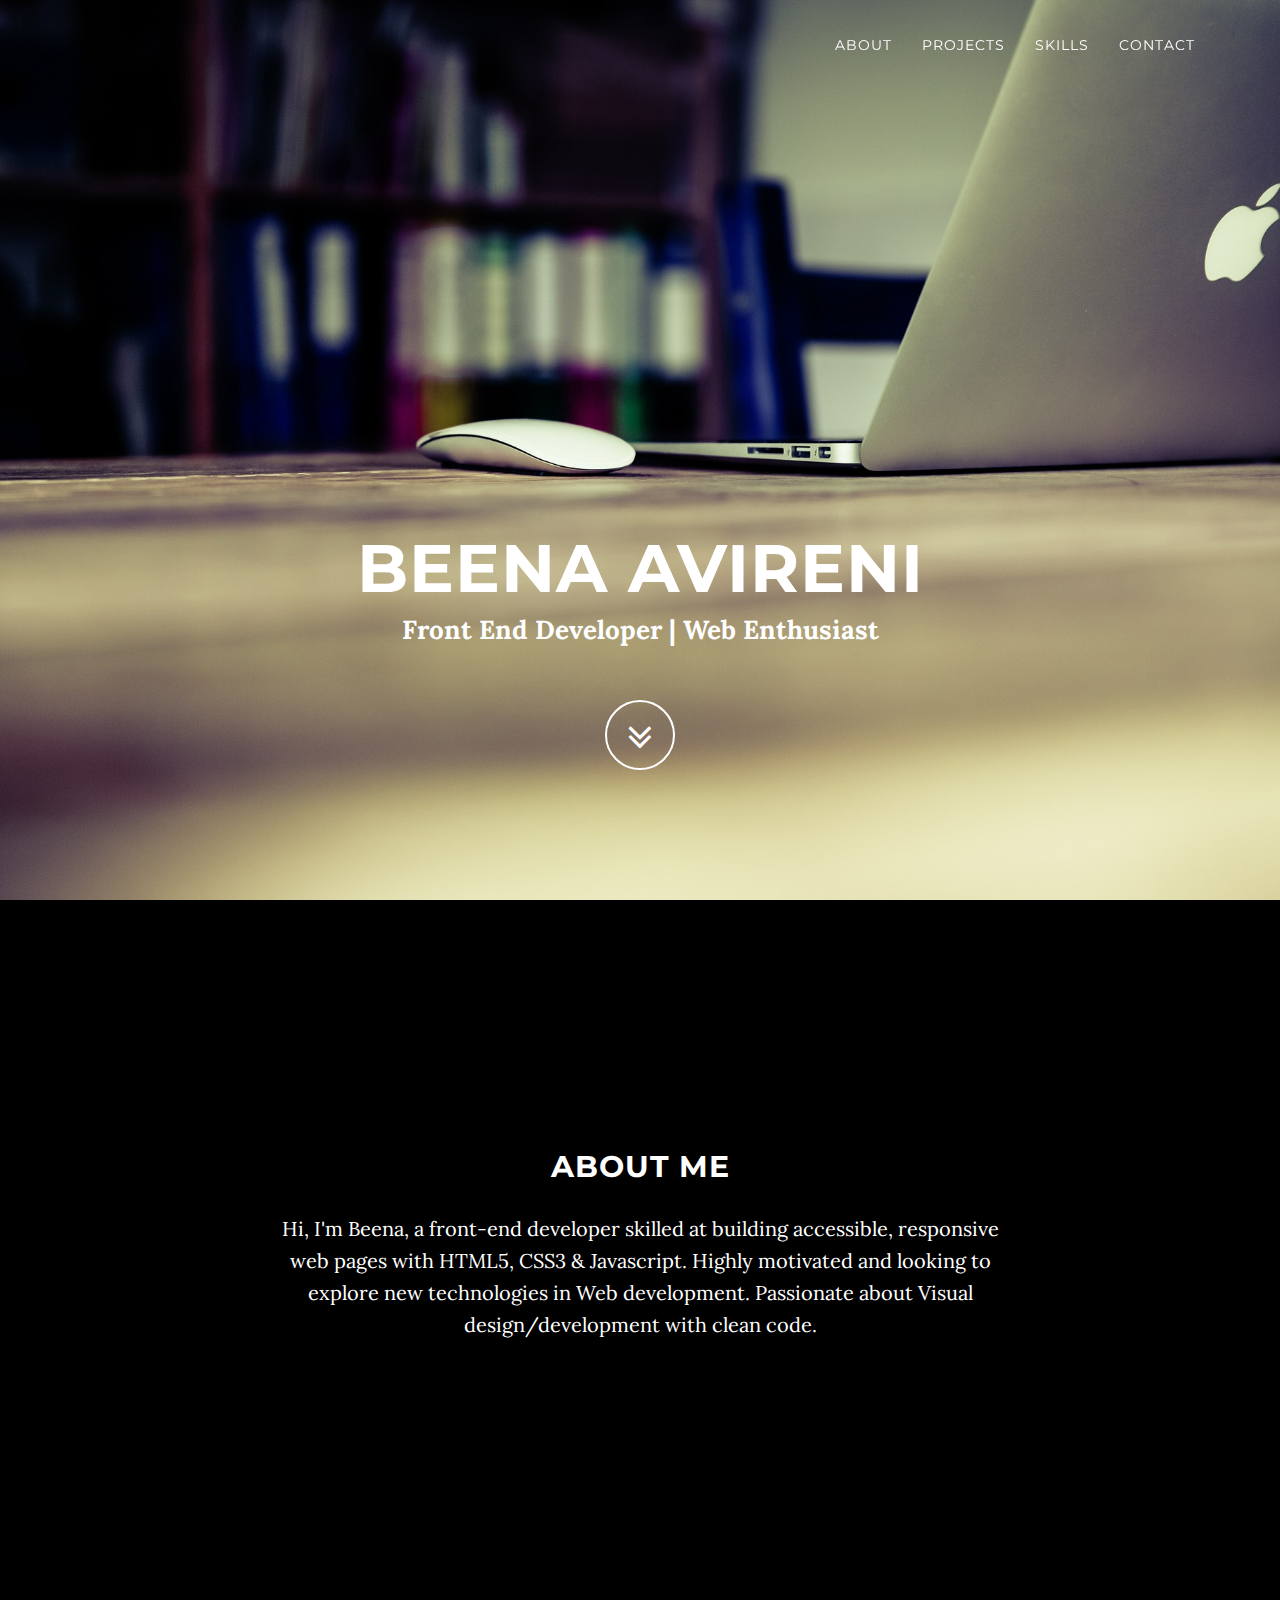
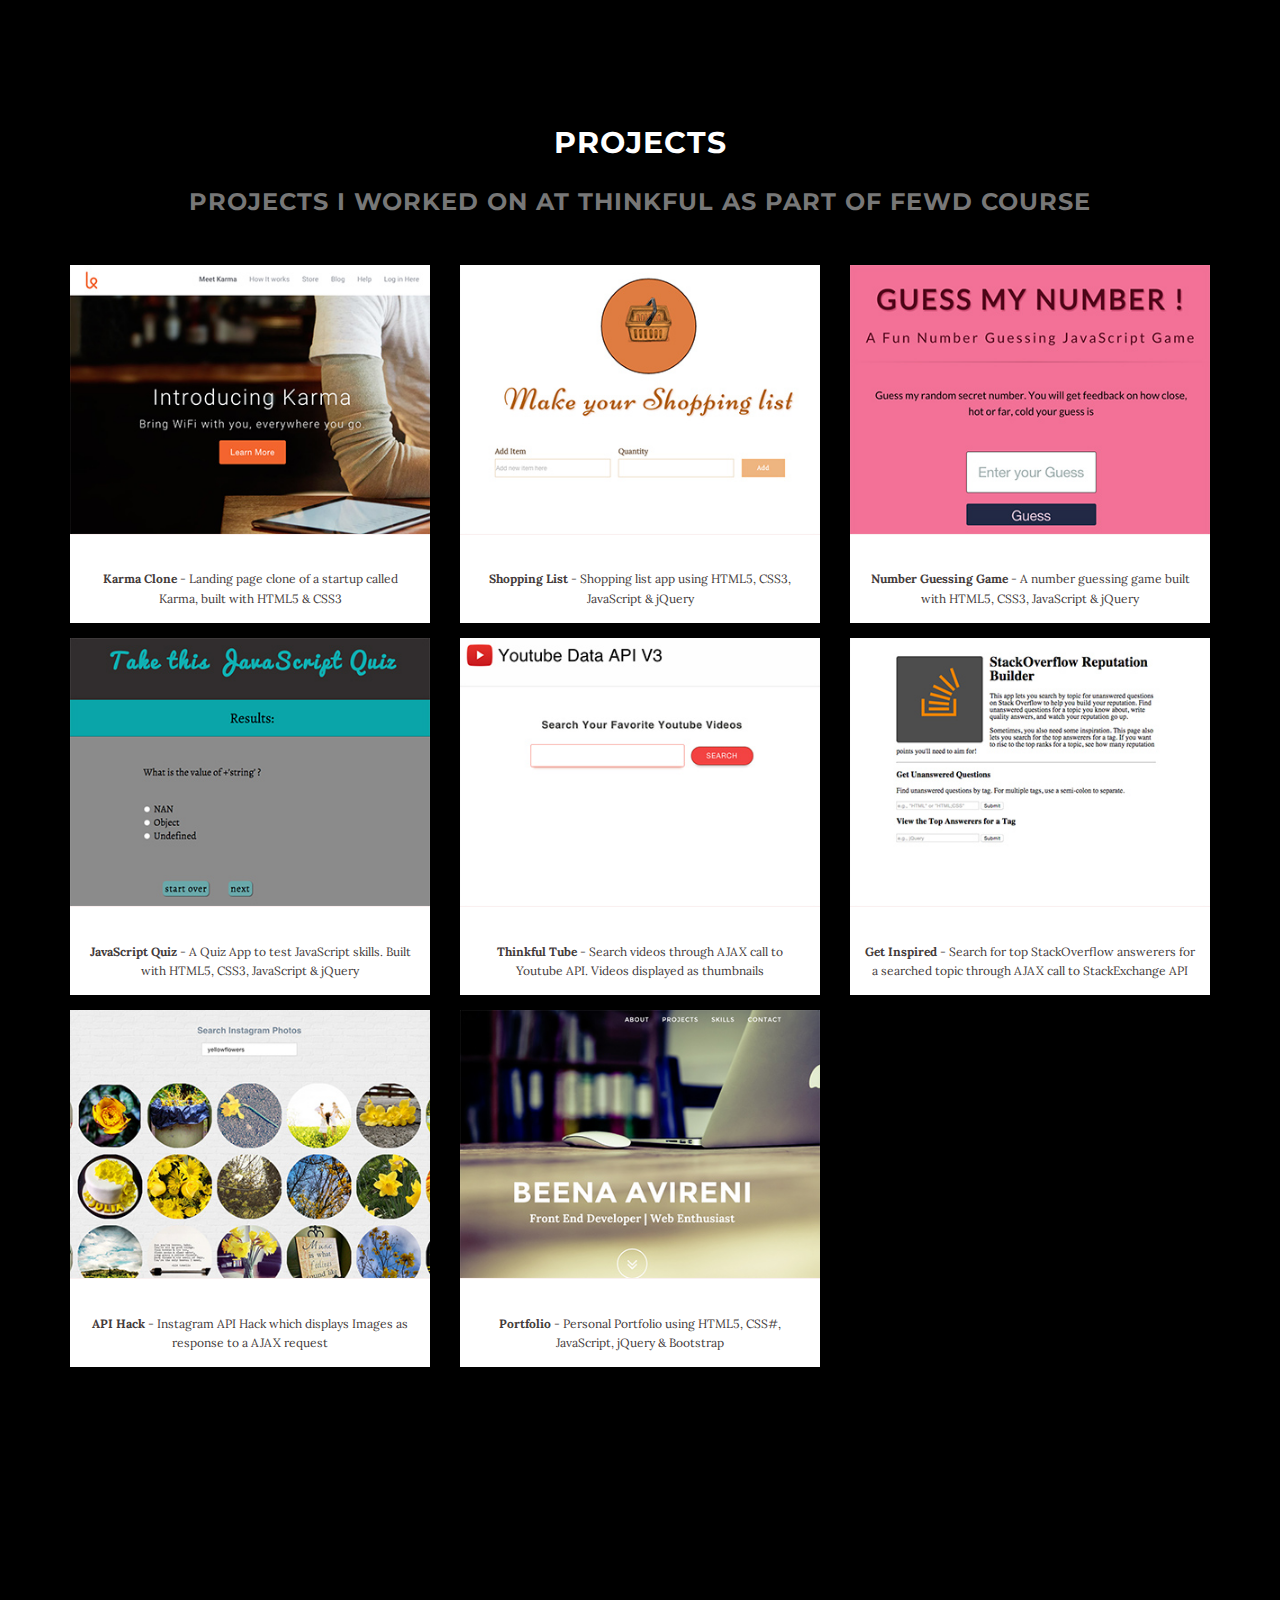
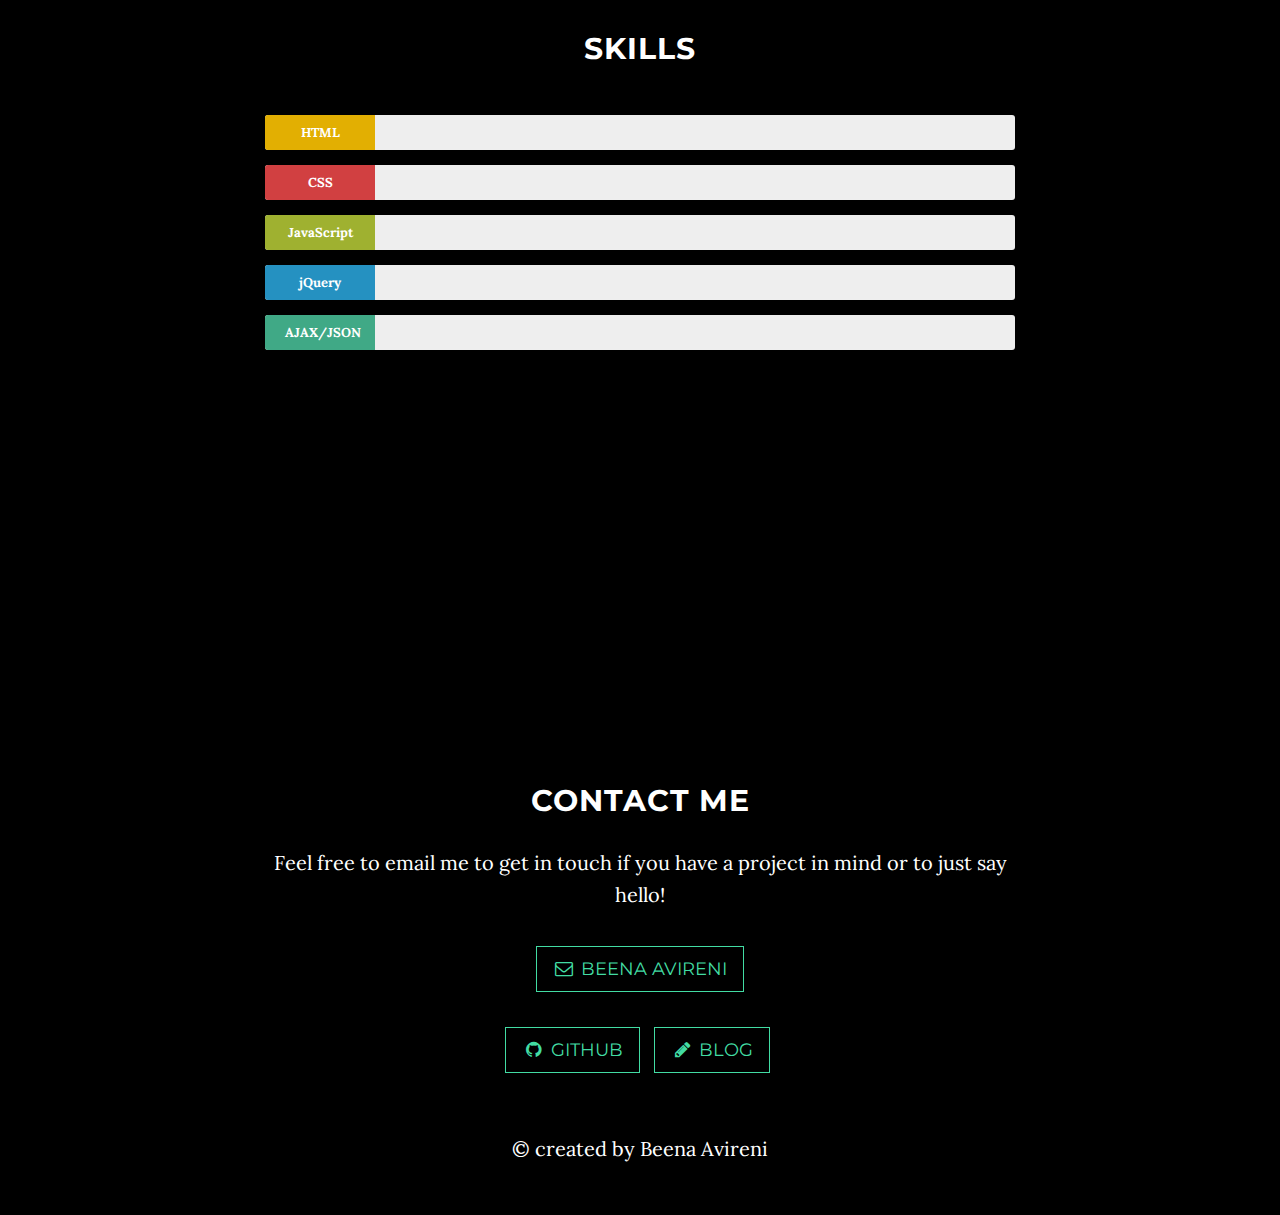
==== index.html @ d8dd5c87 "Initial commit" ====
<!DOCTYPE html>
<html lang="en">

<head>

    <meta charset="utf-8">
    <meta http-equiv="X-UA-Compatible" content="IE=edge">
    <meta name="viewport" content="width=device-width, initial-scale=1">
    <meta name="description" content="">
    <meta name="author" content="">

    <title>Beena Avireni</title>

    <!-- Bootstrap Core CSS -->
    <link href="assets/css/bootstrap.min.css" rel="stylesheet">

    <!-- Custom CSS -->
    <link href="assets/css/styles.css" rel="stylesheet">

    <!-- Custom Fonts -->
    <link href="assets/font-awesome/css/font-awesome.min.css" rel="stylesheet" type="text/css">
    <link href="http://fonts.googleapis.com/css?family=Lora:400,700,400italic,700italic" rel="stylesheet" type="text/css">
    <link href="http://fonts.googleapis.com/css?family=Montserrat:400,700" rel="stylesheet" type="text/css">

    <!-- HTML5 Shim and Respond.js IE8 support of HTML5 elements and media queries -->
    <!-- WARNING: Respond.js doesn't work if you view the page via file:// -->
    <!--[if lt IE 9]>
        <script src="https://oss.maxcdn.com/libs/html5shiv/3.7.0/html5shiv.js"></script>
        <script src="https://oss.maxcdn.com/libs/respond.js/1.4.2/respond.min.js"></script>
    <![endif]-->

</head>

<body id="page-top" data-spy="scroll" data-target=".navbar-fixed-top">

    <!-- Navigation -->
    <nav class="navbar navbar-custom navbar-fixed-top" role="navigation">
        <div class="container">
            <div class="navbar-header">
                <button type="button" class="navbar-toggle" data-toggle="collapse" data-target=".navbar-main-collapse">
                    <i class="fa fa-bars"></i>
                </button>
            </div>

            <!-- Collect the nav links, forms, and other content for toggling -->
            <div class="collapse navbar-collapse navbar-right navbar-main-collapse">
                <ul class="nav navbar-nav">
                    <!-- Hidden li included to remove active class from about link when scrolled up past about section -->
                    <li class="hidden">
                        <a href="#page-top"></a>
                    </li>
                    <li>
                        <a class="page-scroll" href="#about">About</a>
                    </li>
                    <li>
                        <a class="page-scroll" href="#project">Projects</a>
                    </li>
                    <li>
                        <a class="page-scroll" href="#skills">Skills</a>
                    </li>
                    <li>
                        <a class="page-scroll" href="#contact">contact</a>
                    </li>
                </ul>
            </div>
            <!-- /.navbar-collapse -->
        </div>
        <!-- /.container -->
    </nav>

    <!-- Intro Header -->
    <header class="intro">
        <div class="intro-body">
            <div class="container">
                <div class="row">
                    <div class="col-md-8 col-md-offset-2">
                        <h1 class="brand-heading">Beena Avireni</h1>
                        <p class="intro-text">Front End Developer | Web Enthusiast
                        </p>
                        <a href="#about" class="btn btn-circle page-scroll">
                            <i class="fa fa-angle-double-down animated"></i>
                        </a>
                    </div>
                </div>
            </div>
        </div>
    </header>

    <!-- About Section -->
    <section id="about" class="container content-section text-center">
        <div class="row">
            <div class="col-lg-8 col-lg-offset-2">
                <h2>About Me</h2>
                <p> Hi, I'm Beena, a front-end developer skilled at building accessible, responsive web pages with HTML5, CSS3 & Javascript. Highly motivated and looking to explore new technologies in Web development. Passionate about Visual design/development with clean code.</p>

            </div>
        </div>
    </section>


    <!-- project Section -->
    <section id="project" class="content-section text-center">
        <div class="project-section">
            <div class="container">
                <div class="row">
                    <div class="col-lg-12 text-center">
                        <h2 class="section-heading">Projects</h2>
                        <h3 class="section-subheading text-muted">Projects I worked on at Thinkful as part of FEWD course</h3>
                    </div>
                </div>
                <div class="row">
                    <div class="col-md-4 col-sm-6 portfolio-item">
                        <a href="http://codekit.github.io/landing-page/" target="_blank" class="portfolio-link">
                            <div class="portfolio-hover">
                                <div class="portfolio-hover-content">
                                    <i class="fa fa-plus fa-3x"></i>
                                </div>
                            </div>
                            <img src="assets/img/karma-clone.jpg" class="img-responsive" alt="">
                        </a>
                        <div class="portfolio-caption">
                            <h4>Karma Clone</h4>
                            <p class="text-muted"><strong>Karma Clone</strong> - Landing page clone of a startup called Karma, built with HTML5 & CSS3</p>
                        </div>
                    </div>
                    <div class="col-md-4 col-sm-6 portfolio-item">
                        <a href="http://codekit.github.io/shopping-list/
" target="_blank" class="portfolio-link">
                            <div class="portfolio-hover">
                                <div class="portfolio-hover-content">
                                    <i class="fa fa-plus fa-3x"></i>
                                </div>
                            </div>
                            <img src="assets/img/shopping-list.jpg" class="img-responsive" alt="">
                        </a>
                        <div class="portfolio-caption">
                            <h4>Shopping List</h4>
                            <p class="text-muted"><strong>Shopping List</strong> - Shopping list app using HTML5, CSS3, JavaScript & jQuery</p>
                        </div>
                    </div>
                    <div class="col-md-4 col-sm-6 portfolio-item">
                        <a href="http://codekit.github.io/guess-my-number
" target="_blank" class="portfolio-link">
                            <div class="portfolio-hover">
                                <div class="portfolio-hover-content">
                                    <i class="fa fa-plus fa-3x"></i>
                                </div>
                            </div>
                            <img src="assets/img/hot-cold.jpg" class="img-responsive" alt="">
                        </a>
                        <div class="portfolio-caption">
                            <h4>Number Guessing Game</h4>
                            <p class="text-muted"><strong>Number Guessing Game</strong> - A number guessing game built with HTML5, CSS3, JavaScript & jQuery</p>
                        </div>
                    </div>
                    <div class="col-md-4 col-sm-6 portfolio-item">
                        <a href="http://codekit.github.io/JS-Quiz/" target="_blank" class="portfolio-link">
                            <div class="portfolio-hover">
                                <div class="portfolio-hover-content">
                                    <i class="fa fa-plus fa-3x"></i>
                                </div>
                            </div>
                            <img src="assets/img/quiz.jpg" class="img-responsive" alt="">
                        </a>
                        <div class="portfolio-caption">
                            <h4>JavaScript Quiz</h4>
                            <p class="text-muted"><strong>JavaScript Quiz</strong> - A Quiz App to test JavaScript skills. Built with HTML5, CSS3, JavaScript & jQuery
                            </p>
                        </div>
                    </div>

                    <div class="col-md-4 col-sm-6 portfolio-item">
                        <a href=" 
http://codekit.github.io/youtube-api/
" target="_blank" class="portfolio-link">
                            <div class="portfolio-hover">
                                <div class="portfolio-hover-content">
                                    <i class="fa fa-plus fa-3x"></i>
                                </div>
                            </div>
                            <img src="assets/img/youtube-api.jpg" class="img-responsive" alt="">
                        </a>
                        <div class="portfolio-caption">
                            <h4>Youtube API</h4>
                            <p class="text-muted"><strong>Thinkful Tube</strong> - Search videos through AJAX call to Youtube API. Videos displayed as thumbnails</p>
                        </div>
                    </div>

                    <div class="col-md-4 col-sm-6 portfolio-item">
                        <a href="http://codekit.github.io/reputation-builder/
 " target="_blank" class="portfolio-link">
                            <div class="portfolio-hover">
                                <div class="portfolio-hover-content">
                                    <i class="fa fa-plus fa-3x"></i>
                                </div>
                            </div>
                            <img src="assets/img/stack.jpg" class="img-responsive" alt="">
                        </a>
                        <div class="portfolio-caption">
                            <h4>Stack Overflow API</h4>
                            <p class="text-muted"><strong>Get Inspired</strong> - Search for top StackOverflow answerers for a searched topic through AJAX call to StackExchange API</p>
                        </div>
                    </div>
                    <div class="col-md-4 col-sm-6 portfolio-item">
                        <a href="http://codekit.github.io/instagram-api/
 " target="_blank" class="portfolio-link">
                            <div class="portfolio-hover">
                                <div class="portfolio-hover-content">
                                    <i class="fa fa-plus fa-3x"></i>
                                </div>
                            </div>
                            <img src="assets/img/instagram-api.jpg" class="img-responsive" alt="">
                        </a>
                        <div class="portfolio-caption">
                            <h4>Instagram API</h4>
                            <p class="text-muted"><strong>API Hack</strong> - Instagram API Hack which displays Images as response to a AJAX request</p>
                        </div>
                    </div>
                    <div class="col-md-4 col-sm-6 portfolio-item">
                        <a href="http://codekit.github.io/portfolio
 " target="_blank" class="portfolio-link">
                            <div class="portfolio-hover">
                                <div class="portfolio-hover-content">
                                    <i class="fa fa-plus fa-3x"></i>
                                </div>
                            </div>
                            <img src="assets/img/portfolio.jpg" class="img-responsive" alt="">
                        </a>
                        <div class="portfolio-caption">
                            <h4>Portfolio</h4>
                            <p class="text-muted"><strong>Portfolio</strong> - Personal Portfolio using HTML5, CSS#, JavaScript, jQuery & Bootstrap</p>
                        </div>
                    </div>

                </div>
            </div>
        </div>
    </section>
    <section id="skills" class="container content-section text-center">
        <div class="row">
            <div class="col-lg-8 col-lg-offset-2">
                <h2>Skills</h2>

                <div class="skillbar clearfix " data-percent="90%">
                    <div class="skillbar-title" style="background:rgb(252, 195, 3);"><span>HTML</span>
                    </div>
                    <div class="skillbar-bar" style="background:rgb(250, 208, 63);;"></div>

                </div>
                <!-- End Skill Bar -->

                <div class="skillbar clearfix " data-percent="90%">
                    <div class="skillbar-title" style="background: #E94849; ;"><span>CSS</span>
                    </div>
                    <div class="skillbar-bar" style="background:rgb(240, 125, 126);"></div>

                </div>
                <!-- End Skill Bar -->

                <div class="skillbar clearfix " data-percent="80%">
                    <div class="skillbar-title" style="background: #B1C636;"><span>JavaScript</span>
                    </div>
                    <div class="skillbar-bar" style="background:rgb(184, 213, 0);"></div>

                </div>
                <!-- End Skill Bar -->

                <div class="skillbar clearfix " data-percent="80%">
                    <div class="skillbar-title" style="background: #2AA2D7"><span>jQuery</span>
                    </div>
                    <div class="skillbar-bar" style="background: rgb(73, 199, 255);;"></div>

                </div>
                <!-- End Skill Bar -->

                <div class="skillbar clearfix " data-percent="75%">
                    <div class="skillbar-title" style="background: #48BD96;"><span>AJAX/JSON</span>
                    </div>
                    <div class="skillbar-bar" style="background:rgb(0, 221, 147)"></div>
                </div>

            </div>
        </div>
    </section>

    <!-- Contact Section -->
    <section id="contact" class="container content-section text-center">
        <div class="row">
            <div class="col-lg-8 col-lg-offset-2">
                <h2>Contact Me</h2>
                <p>Feel free to email me to get in touch if you have a project in mind or to just say hello!</p>
                <p><a href="mailto:beena@avireni.com" class="btn btn-default btn-lg"><i class="fa fa-envelope-o fa-fw"></i> Beena Avireni</a>
                </p>
                <ul class="list-inline banner-social-buttons">
                    <li>
                        <a href="https://github.com/codekit" target="_blank" class="btn btn-default btn-lg"><i class="fa fa-github fa-fw"></i> <span class="network-name">Github</span></a>
                    </li>
                    <li>
                        <a href="http://avireni.github.io/" target="_blank" class="btn btn-default btn-lg"><i class="fa fa-pencil fa-fw"></i> <span class="network-name">Blog</span></a>
                    </li>
                </ul>
            </div>
        </div>
    </section>

    <!-- Footer -->
    <footer>
        <div class="container text-center">
            <p>&copy; created by Beena Avireni</p>
        </div>
    </footer>

    <!-- jQuery -->
    <script src="assets/js/jquery.js"></script>
    <!-- Bootstrap Core JavaScript -->
    <script src="assets/js/bootstrap.min.js"></script>
    <!-- Plugin JavaScript -->
    <script src="assets/js/jquery.easing.min.js"></script>
    <!-- Custom Theme JavaScript -->
    <script src="assets/js/script.js"></script>

</body>

</html>
---- assets/css/styles.css ----
body {
    width: 100%;
    height: 100%;
    font-family: Lora, "Helvetica Neue", Helvetica, Arial, sans-serif;
    color: #fff;
    background-color: #000;
    -webkit-font-smoothing: antialiased;
}

html {
    width: 100%;
    height: 100%;
}

h1,
h2,
h3,
h4,
h5,
h6 {
    margin: 0 0 3px;
    text-transform: uppercase;
    font-family: Montserrat, "Helvetica Neue", Helvetica, Arial, sans-serif;
    font-weight: 700;
    letter-spacing: 1px;
}

p {
    margin: 0 0 25px;
    font-size: 18px;
    line-height: 1.5;
}

@media(min-width:768px) {
    p {
        margin: 0 0 35px;
        font-size: 20px;
        line-height: 1.6;
    }
}

a {
    color: #42dca3;
    -webkit-transition: all .2s ease-in-out;
    -moz-transition: all .2s ease-in-out;
    transition: all .2s ease-in-out;
}

a:hover,
a:focus {
    text-decoration: none;
    color: #1d9b6c;
}

.light {
    font-weight: 400;
}

.navbar-custom {
    margin-bottom: 0;
    border-bottom: 1px solid rgba(255, 255, 255, .3);
    text-transform: uppercase;
    font-family: Montserrat, "Helvetica Neue", Helvetica, Arial, sans-serif;
    background-color: #000;
}

.navbar-custom .navbar-brand {
    font-weight: 700;
}

.navbar-custom .navbar-brand:focus {
    outline: 0;
}

.navbar-custom .navbar-brand .navbar-toggle {
    padding: 4px 6px;
    font-size: 16px;
    color: #fff;
}

.navbar-custom .navbar-brand .navbar-toggle:focus,
.navbar-custom .navbar-brand .navbar-toggle:active {
    outline: 0;
}

.navbar-custom a {
    color: #fff;
}

.navbar-custom .nav li a {
    -webkit-transition: background .3s ease-in-out;
    -moz-transition: background .3s ease-in-out;
    transition: background .3s ease-in-out;
}

.navbar-custom .nav li a:hover {
    outline: 0;
    color: rgba(255, 255, 255, .8);
    background-color: transparent;
}

.navbar-custom .nav li a:focus,
.navbar-custom .nav li a:active {
    outline: 0;
    background-color: transparent;
}

.navbar-custom .nav li.active {
    outline: 0;
}

.navbar-custom .nav li.active a {
    background-color: rgba(255, 255, 255, .3);
}

.navbar-custom .nav li.active a:hover {
    color: #fff;
}

@media(min-width:768px) {
    .navbar-custom {
        padding: 20px 0;
        border-bottom: 0;
        letter-spacing: 1px;
        background: 0 0;
        -webkit-transition: background .5s ease-in-out, padding .5s ease-in-out;
        -moz-transition: background .5s ease-in-out, padding .5s ease-in-out;
        transition: background .5s ease-in-out, padding .5s ease-in-out;
    }
    .navbar-custom.top-nav-collapse {
        padding: 0;
        border-bottom: 1px solid rgba(255, 255, 255, .3);
        background: #000;
    }
}

.intro {
    display: table;
    width: 100%;
    height: auto;
    padding: 100px 0;
    text-align: center;
    color: #fff;
    background: url(../img/hero.jpg) no-repeat bottom center scroll;
    background-color: #000;
    -webkit-background-size: cover;
    -moz-background-size: cover;
    background-size: cover;
    -o-background-size: cover;
}

.intro .intro-body {
    display: table-cell;
    vertical-align: middle;
}

.intro .intro-body .brand-heading {
    font-size: 40px;
}

.intro .intro-body .intro-text {
    font-size: 18px;
    font-weight: bold;
}

@media(min-width:768px) {
    .intro {
        height: 100%;
        padding: 0;
    }
    .intro .intro-body .brand-heading {
        font-size: 67px;
        margin-top: 6em;
    }
    .intro .intro-body .intro-text {
        font-size: 26px;
    }
}

.btn-circle {
    width: 70px;
    height: 70px;
    margin-top: 15px;
    padding: 7px 16px;
    border: 2px solid #fff;
    border-radius: 100%!important;
    font-size: 40px;
    color: #fff;
    background: 0 0;
    -webkit-transition: background .3s ease-in-out;
    -moz-transition: background .3s ease-in-out;
    transition: background .3s ease-in-out;
}

.btn-circle:hover,
.btn-circle:focus {
    outline: 0;
    color: #fff;
    background: rgba(255, 255, 255, .1);
}

.btn-circle i.animated {
    -webkit-transition-property: -webkit-transform;
    -webkit-transition-duration: 1s;
    -moz-transition-property: -moz-transform;
    -moz-transition-duration: 1s;
}

.btn-circle:hover i.animated {
    -webkit-animation-name: pulse;
    -moz-animation-name: pulse;
    -webkit-animation-duration: 1.5s;
    -moz-animation-duration: 1.5s;
    -webkit-animation-iteration-count: infinite;
    -moz-animation-iteration-count: infinite;
    -webkit-animation-timing-function: linear;
    -moz-animation-timing-function: linear;
}

@-webkit-keyframes pulse {
    0 {
        -webkit-transform: scale(1);
        transform: scale(1);
    }
    50% {
        -webkit-transform: scale(1.2);
        transform: scale(1.2);
    }
    100% {
        -webkit-transform: scale(1);
        transform: scale(1);
    }
}

@-moz-keyframes pulse {
    0 {
        -moz-transform: scale(1);
        transform: scale(1);
    }
    50% {
        -moz-transform: scale(1.2);
        transform: scale(1.2);
    }
    100% {
        -moz-transform: scale(1);
        transform: scale(1);
    }
}

.portfolio-item {
    right: 0;
    margin: 0 0 15px;
}

.portfolio-item .portfolio-link {
    display: block;
    position: relative;
    margin: 0 auto;
    max-width: 400px;
}

.portfolio-item .portfolio-link .portfolio-hover {
    position: absolute;
    width: 100%;
    height: 100%;
    opacity: 0;
    background: rgba(89, 71, 11, 0.87);
    -webkit-transition: all ease .5s;
    -moz-transition: all ease .5s;
    transition: all ease .5s;
}

.portfolio-item .portfolio-link .portfolio-hover:hover {
    opacity: 1;
}

.portfolio-item .portfolio-link .portfolio-hover .portfolio-hover-content {
    position: absolute;
    top: 50%;
    width: 100%;
    height: 20px;
    margin-top: -12px;
    text-align: center;
    font-size: 20px;
    color: #fff;
}

.portfolio-item .portfolio-link .portfolio-hover .portfolio-hover-content i {
    margin-top: -12px;
}

.portfolio-item .portfolio-link .portfolio-hover .portfolio-hover-content h3,
.portfolio-item .portfolio-link .portfolio-hover .portfolio-hover-content h4 {
    margin: 0;
}

.portfolio-item .portfolio-caption {
    margin: 0 auto;
    padding: 15px;
    max-width: 400px;
    text-align: center;
    background-color: #fff;
}

.portfolio-item .portfolio-caption h4 {
    margin: 0;
    text-transform: none;
}

.portfolio-item .portfolio-caption p {
    margin: 0;
    color: #443B3B;
    font-size: 12px;
}

.portfolio-caption {
    border-top: 1px solid rgb(250, 240, 240);
}

#project * {
    z-index: 2;
}
/*#project img {
    height: 289px;
    width: 400px;
}*/

@media(min-width:767px) {
    #portfolio .portfolio-item {
        margin: 0 0 30px;
    }
}

.content-section {
    padding-top: 100px;
}

.project-section {
    width: 100%;
    padding: 50px 0;
    color: #fff;
    background-color: #000;
    -webkit-background-size: cover;
    -moz-background-size: cover;
    background-size: cover;
    -o-background-size: cover;
}

#map {
    width: 100%;
    height: 200px;
    margin-top: 100px;
}

@media(min-width:767px) {
    .content-section {
        padding-top: 250px;
    }
    .project-section {
        padding: 100px 0;
    }
    #map {
        height: 400px;
        margin-top: 250px;
    }
}

.btn {
    border-radius: 0;
    text-transform: uppercase;
    font-family: Montserrat, "Helvetica Neue", Helvetica, Arial, sans-serif;
    font-weight: 400;
    -webkit-transition: all .3s ease-in-out;
    -moz-transition: all .3s ease-in-out;
    transition: all .3s ease-in-out;
}

.btn-default {
    border: 1px solid #42dca3;
    color: #42dca3;
    background-color: transparent;
}

.btn-default:hover,
.btn-default:focus {
    border: 1px solid #42dca3;
    outline: 0;
    color: #000;
    background-color: #42dca3;
}

ul.banner-social-buttons {
    margin-top: 0;
}

@media(max-width:1199px) {
    ul.banner-social-buttons {
        margin-top: 15px;
    }
}

@media(max-width:767px) {
    ul.banner-social-buttons li {
        display: block;
        margin-bottom: 20px;
        padding: 0;
    }
    ul.banner-social-buttons li:last-child {
        margin-bottom: 0;
    }
}

footer {
    padding: 50px 0;
}

footer p {
    margin: 0;
}

::-moz-selection {
    text-shadow: none;
    background: #fcfcfc;
    background: rgba(255, 255, 255, .2);
}

::selection {
    text-shadow: none;
    background: #fcfcfc;
    background: rgba(255, 255, 255, .2);
}

img::selection {
    background: 0 0;
}

img::-moz-selection {
    background: 0 0;
}

body {
    webkit-tap-highlight-color: rgba(255, 255, 255, .2);
}

.skillbar {
    position: relative;
    display: block;
    margin-bottom: 15px;
    width: 100%;
    background: #eee;
    height: 35px;
    border-radius: 3px;
    -moz-border-radius: 3px;
    -webkit-border-radius: 3px;
    -webkit-transition: 0.4s linear;
    -moz-transition: 0.4s linear;
    -ms-transition: 0.4s linear;
    -o-transition: 0.4s linear;
    transition: 0.4s linear;
    -webkit-transition-property: width, background-color;
    -moz-transition-property: width, background-color;
    -ms-transition-property: width, background-color;
    -o-transition-property: width, background-color;
    transition-property: width, background-color;
}

.skillbar-title {
    position: absolute;
    top: 0;
    left: 0;
    width: 110px;
    font-weight: bold;
    font-size: 13px;
    color: #ffffff;
    background: #6adcfa;
    -webkit-border-top-left-radius: 3px;
    -webkit-border-bottom-left-radius: 4px;
    -moz-border-radius-topleft: 3px;
    -moz-border-radius-bottomleft: 3px;
    border-top-left-radius: 3px;
    border-bottom-left-radius: 3px;
}

.skillbar-title span {
    display: block;
    background: rgba(0, 0, 0, 0.1);
    padding: 0 20px;
    height: 35px;
    line-height: 35px;
    -webkit-border-top-left-radius: 3px;
    -webkit-border-bottom-left-radius: 3px;
    -moz-border-radius-topleft: 3px;
    -moz-border-radius-bottomleft: 3px;
    border-top-left-radius: 3px;
    border-bottom-left-radius: 3px;
}

.skillbar-bar {
    height: 35px;
    width: 0px;
    background: #6adcfa;
    border-radius: 3px;
    -moz-border-radius: 3px;
    -webkit-border-radius: 3px;
}

.skill-bar-percent {
    position: absolute;
    right: 10px;
    top: 0;
    font-size: 11px;
    height: 35px;
    line-height: 35px;
    color: #ffffff;
    color: rgba(0, 0, 0, 0.4);
}

#about h2,
#project h2,
#contact h2 {
    margin-bottom: 30px;
}

#project h3 {
    margin-bottom: 50px;
}

#skills {
    padding-top: 150px;
    padding-bottom: 265px;
}

#skills h2 {
    margin-bottom: 50px;
}

#contact {
    padding-top: 154px;
}
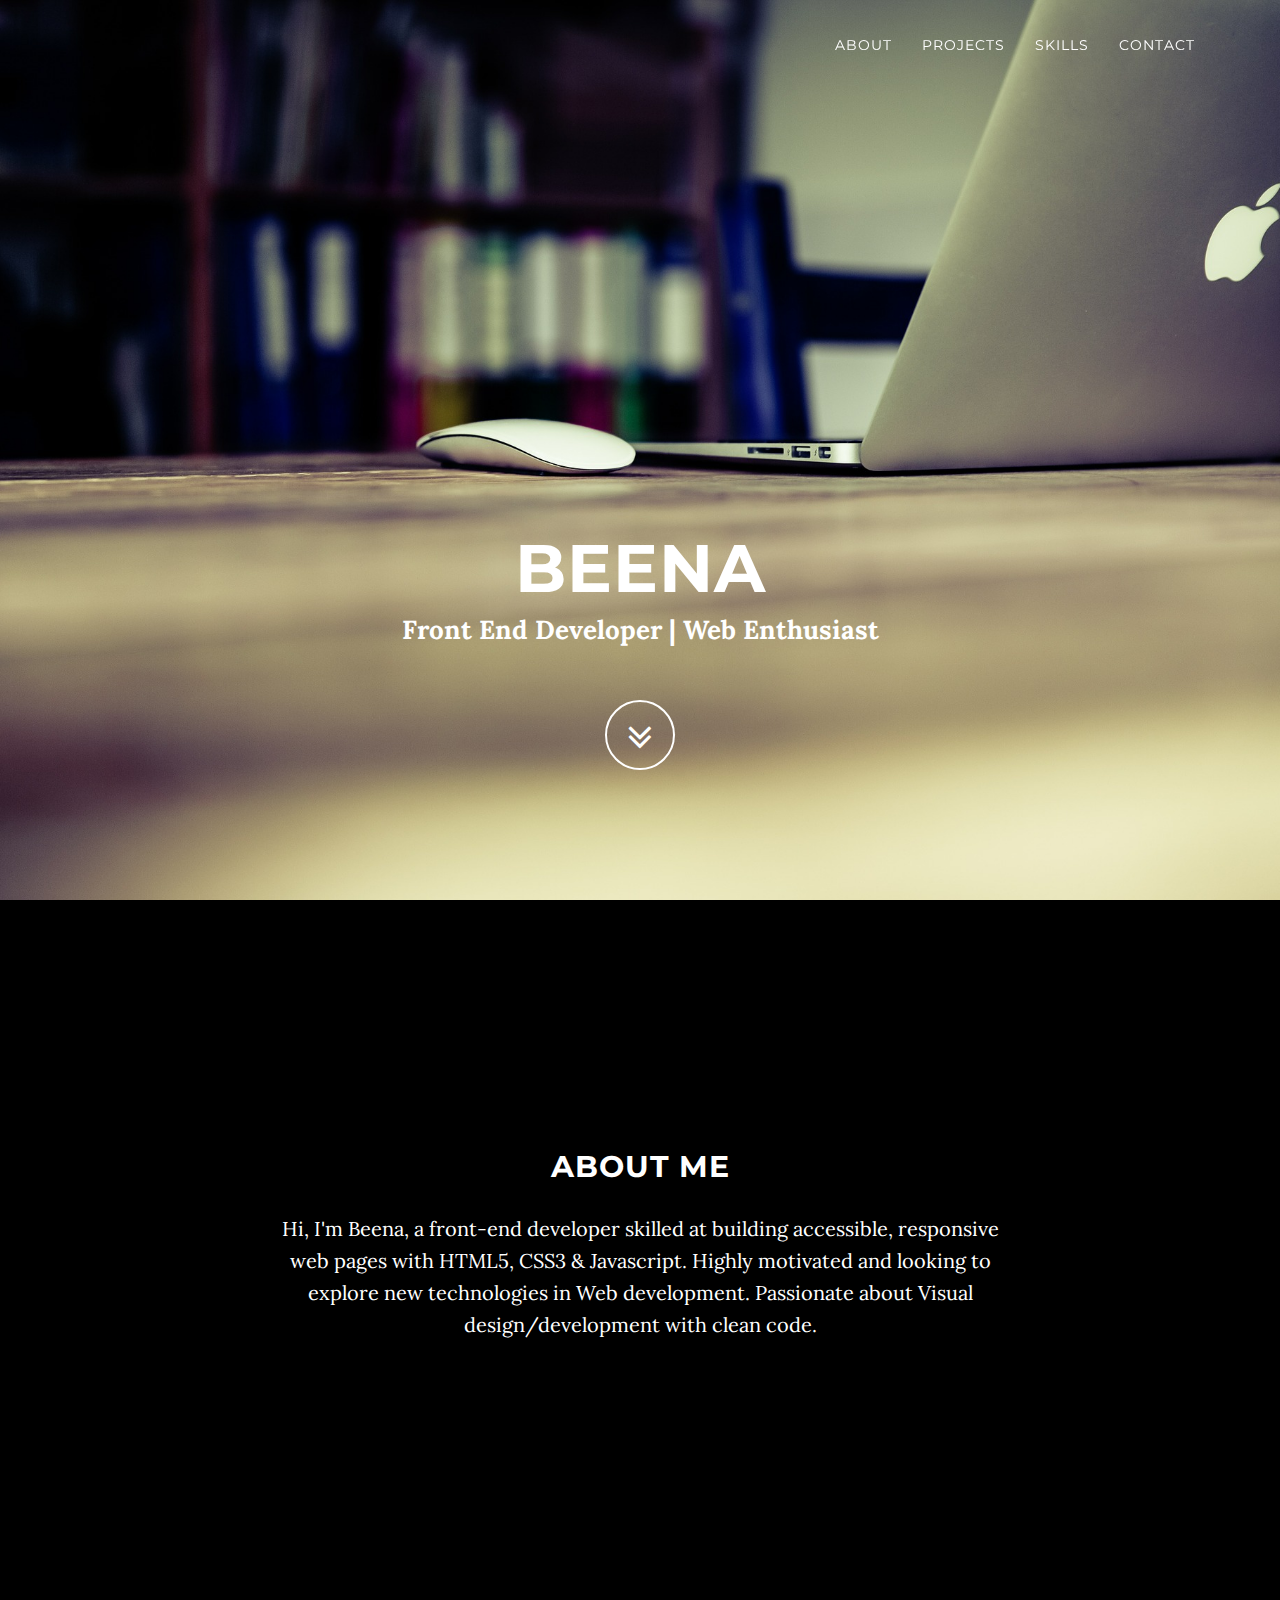
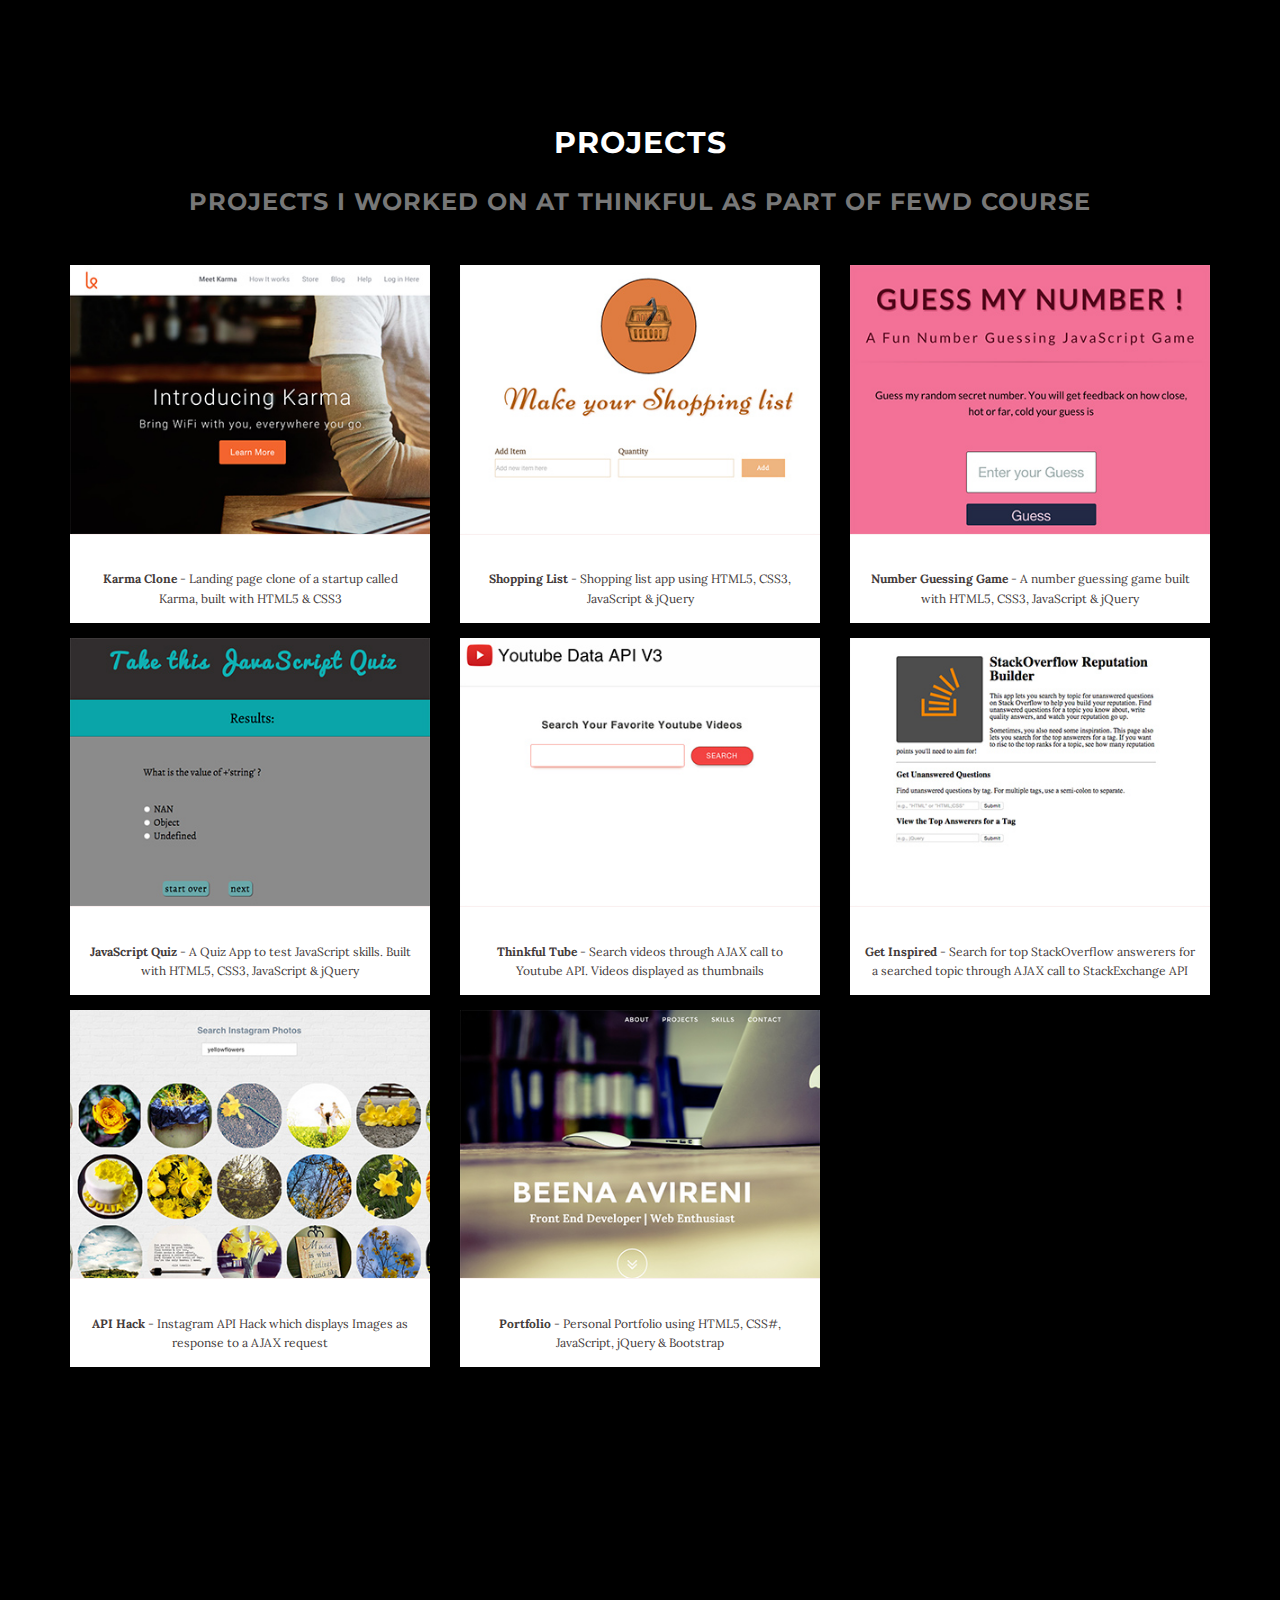
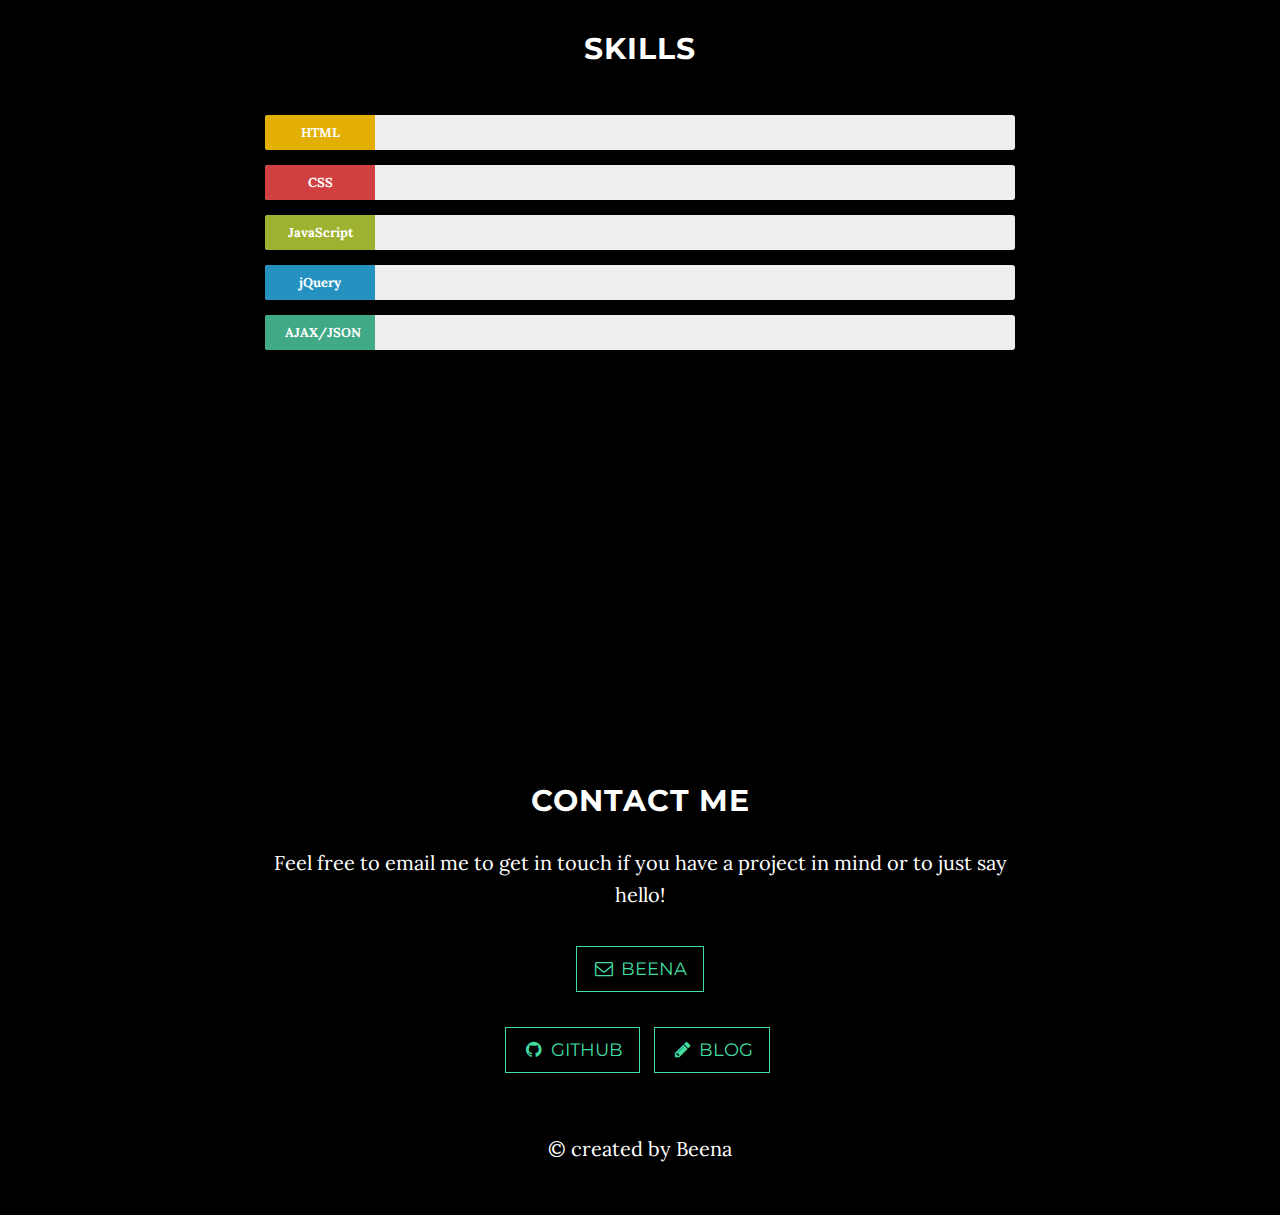
==== commit 9e82023b: "Update index.html" ====
--- a/index.html
+++ b/index.html
@@ -9,7 +9,7 @@
     <meta name="description" content="">
     <meta name="author" content="">
 
-    <title>Beena Avireni</title>
+    <title>Thinkful FEWD</title>
 
     <!-- Bootstrap Core CSS -->
     <link href="assets/css/bootstrap.min.css" rel="stylesheet">
@@ -74,7 +74,7 @@
             <div class="container">
                 <div class="row">
                     <div class="col-md-8 col-md-offset-2">
-                        <h1 class="brand-heading">Beena Avireni</h1>
+                        <h1 class="brand-heading">Beena</h1>
                         <p class="intro-text">Front End Developer | Web Enthusiast
                         </p>
                         <a href="#about" class="btn btn-circle page-scroll">
@@ -110,7 +110,7 @@
                 </div>
                 <div class="row">
                     <div class="col-md-4 col-sm-6 portfolio-item">
-                        <a href="http://codekit.github.io/landing-page/" target="_blank" class="portfolio-link">
+                        <a href="http://codekit.github.io/thinkful-fewd/projects/landing-page/" target="_blank" class="portfolio-link">
                             <div class="portfolio-hover">
                                 <div class="portfolio-hover-content">
                                     <i class="fa fa-plus fa-3x"></i>
@@ -124,7 +124,7 @@
                         </div>
                     </div>
                     <div class="col-md-4 col-sm-6 portfolio-item">
-                        <a href="http://codekit.github.io/shopping-list/
+                        <a href="http://codekit.github.io/thinkful-fewd/projects/shopping-list/
 " target="_blank" class="portfolio-link">
                             <div class="portfolio-hover">
                                 <div class="portfolio-hover-content">
@@ -139,7 +139,7 @@
                         </div>
                     </div>
                     <div class="col-md-4 col-sm-6 portfolio-item">
-                        <a href="http://codekit.github.io/guess-my-number
+                        <a href="http://codekit.github.io/thinkful-fewd/projects/guess-my-number
 " target="_blank" class="portfolio-link">
                             <div class="portfolio-hover">
                                 <div class="portfolio-hover-content">
@@ -154,7 +154,7 @@
                         </div>
                     </div>
                     <div class="col-md-4 col-sm-6 portfolio-item">
-                        <a href="http://codekit.github.io/JS-Quiz/" target="_blank" class="portfolio-link">
+                        <a href="http://codekit.github.io/thinkful-fewd/projects/JS-Quiz/" target="_blank" class="portfolio-link">
                             <div class="portfolio-hover">
                                 <div class="portfolio-hover-content">
                                     <i class="fa fa-plus fa-3x"></i>
@@ -171,7 +171,7 @@
 
                     <div class="col-md-4 col-sm-6 portfolio-item">
                         <a href=" 
-http://codekit.github.io/youtube-api/
+http://codekit.github.io/thinkful-fewd/projects/youtube-api/
 " target="_blank" class="portfolio-link">
                             <div class="portfolio-hover">
                                 <div class="portfolio-hover-content">
@@ -187,7 +187,7 @@
                     </div>
 
                     <div class="col-md-4 col-sm-6 portfolio-item">
-                        <a href="http://codekit.github.io/reputation-builder/
+                        <a href="http://codekit.github.io/thinkful-fewd/projects/reputation-builder/
  " target="_blank" class="portfolio-link">
                             <div class="portfolio-hover">
                                 <div class="portfolio-hover-content">
@@ -202,7 +202,7 @@
                         </div>
                     </div>
                     <div class="col-md-4 col-sm-6 portfolio-item">
-                        <a href="http://codekit.github.io/instagram-api/
+                        <a href="http://codekit.github.io/thinkful-fewd/projects/instagram-api/
  " target="_blank" class="portfolio-link">
                             <div class="portfolio-hover">
                                 <div class="portfolio-hover-content">
@@ -217,7 +217,7 @@
                         </div>
                     </div>
                     <div class="col-md-4 col-sm-6 portfolio-item">
-                        <a href="http://codekit.github.io/portfolio
+                        <a href="http://codekit.github.io/thinkful-fewd
  " target="_blank" class="portfolio-link">
                             <div class="portfolio-hover">
                                 <div class="portfolio-hover-content">
@@ -289,14 +289,14 @@
             <div class="col-lg-8 col-lg-offset-2">
                 <h2>Contact Me</h2>
                 <p>Feel free to email me to get in touch if you have a project in mind or to just say hello!</p>
-                <p><a href="mailto:beena@avireni.com" class="btn btn-default btn-lg"><i class="fa fa-envelope-o fa-fw"></i> Beena Avireni</a>
+                <p><a href="mailto:beena.madhuri@outlook.com" class="btn btn-default btn-lg"><i class="fa fa-envelope-o fa-fw"></i> Beena</a>
                 </p>
                 <ul class="list-inline banner-social-buttons">
                     <li>
                         <a href="https://github.com/codekit" target="_blank" class="btn btn-default btn-lg"><i class="fa fa-github fa-fw"></i> <span class="network-name">Github</span></a>
                     </li>
                     <li>
-                        <a href="http://avireni.github.io/" target="_blank" class="btn btn-default btn-lg"><i class="fa fa-pencil fa-fw"></i> <span class="network-name">Blog</span></a>
+                        <a href="#" target="_blank" class="btn btn-default btn-lg"><i class="fa fa-pencil fa-fw"></i> <span class="network-name">Blog</span></a>
                     </li>
                 </ul>
             </div>
@@ -306,7 +306,7 @@
     <!-- Footer -->
     <footer>
         <div class="container text-center">
-            <p>&copy; created by Beena Avireni</p>
+            <p>&copy; created by Beena</p>
         </div>
     </footer>
 
@@ -321,4 +321,4 @@
 
 </body>
 
-</html>+</html>
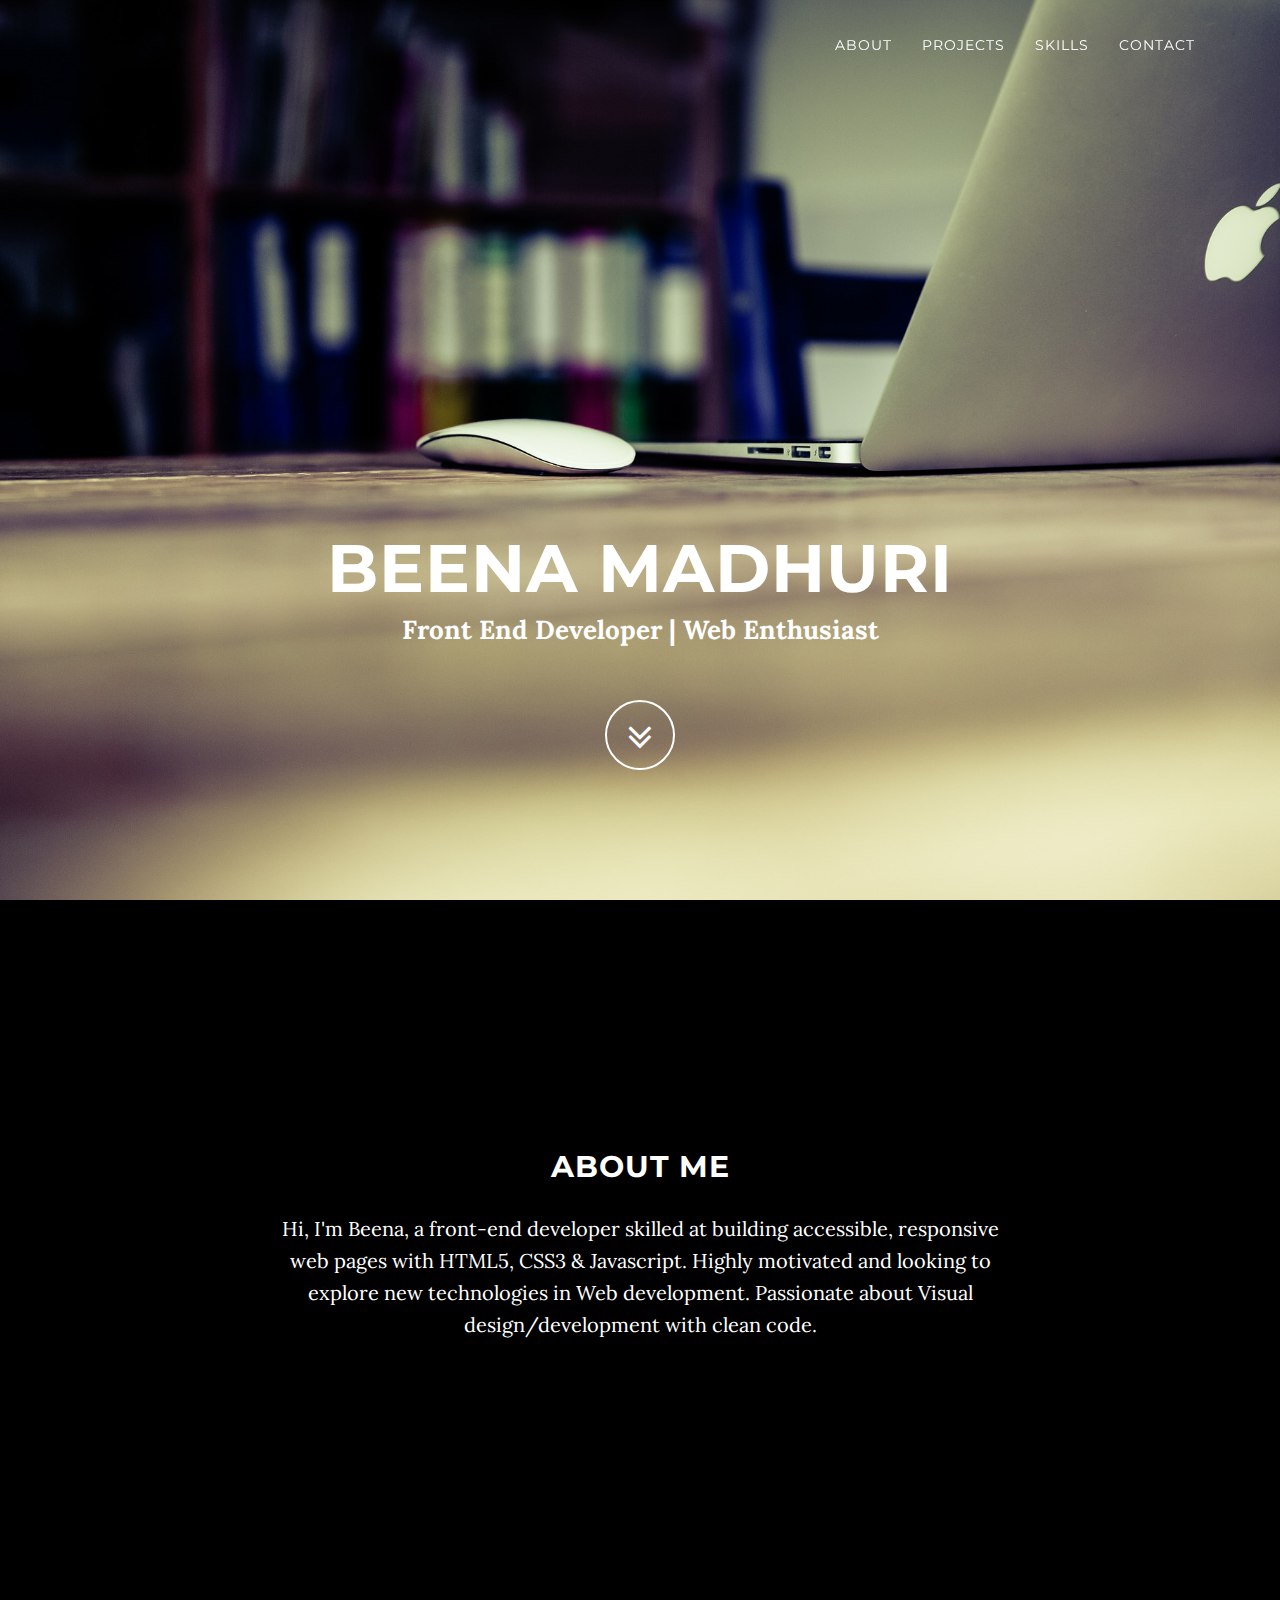
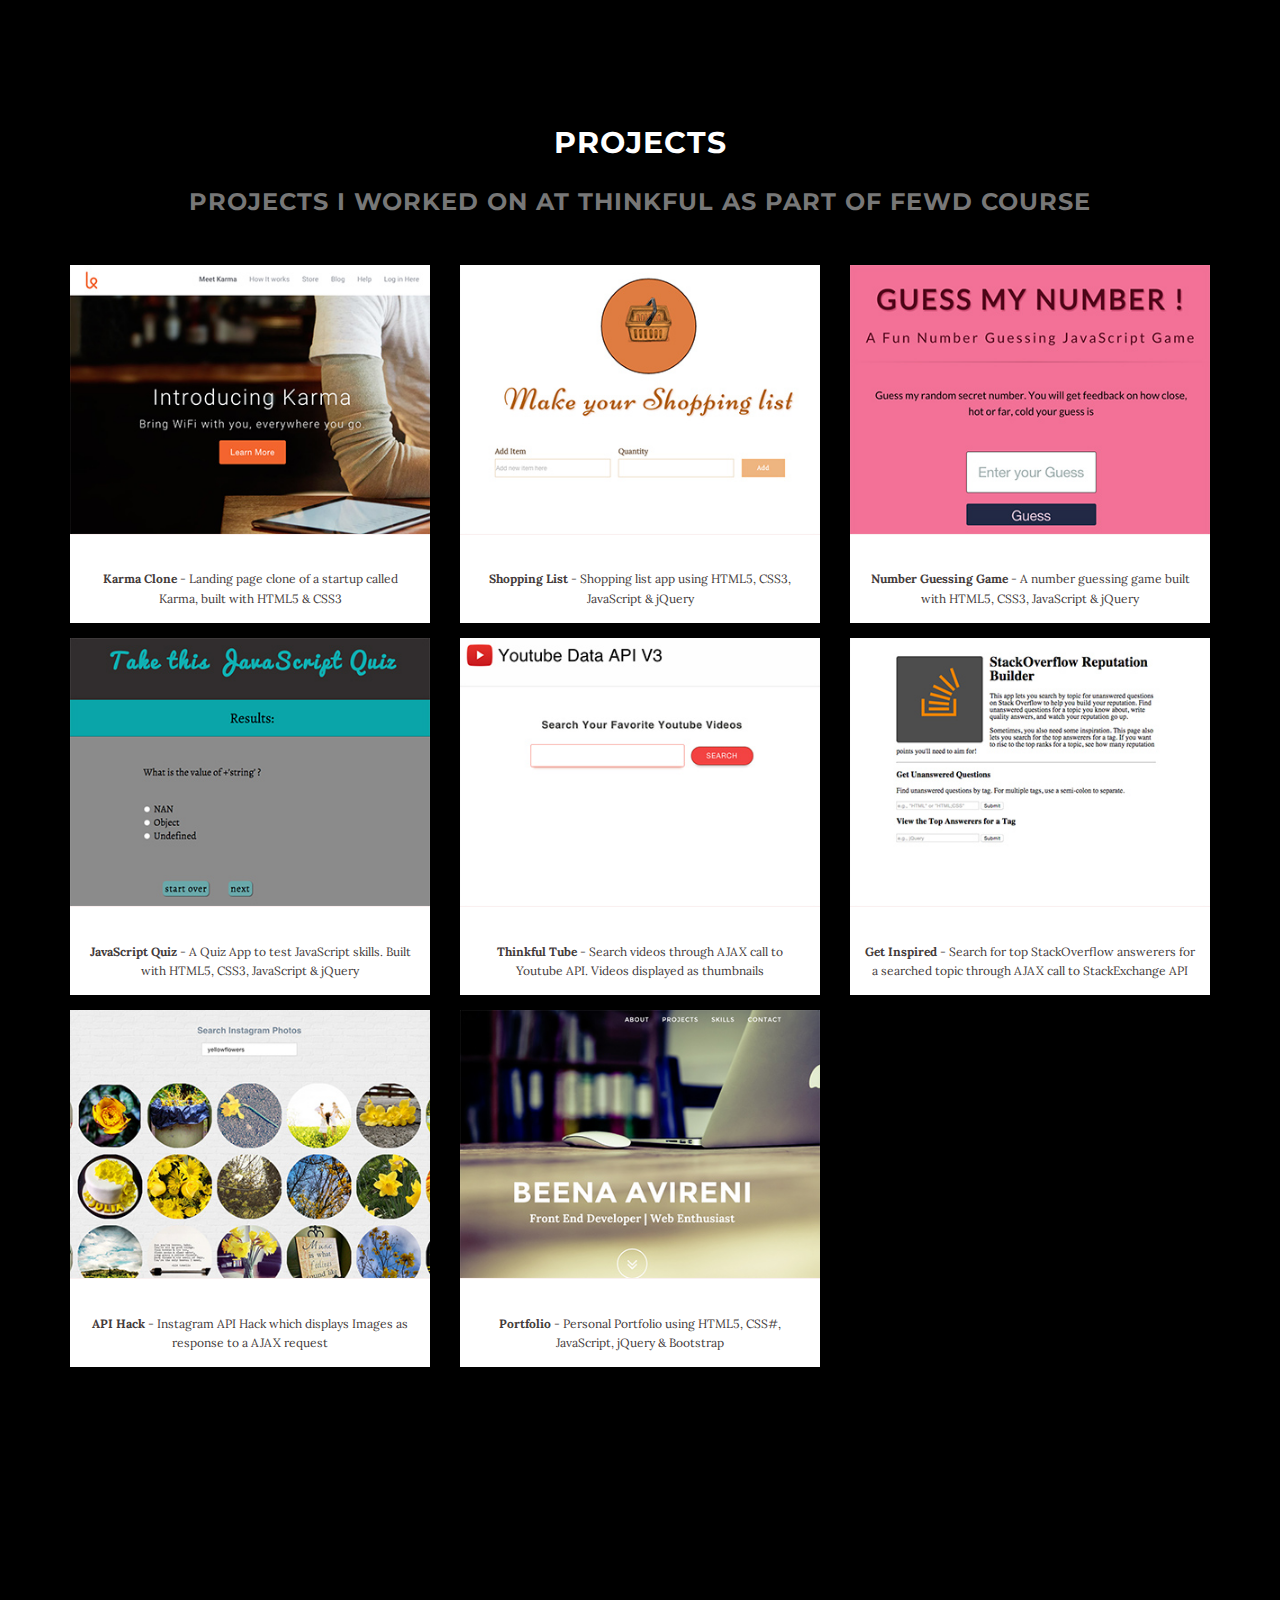
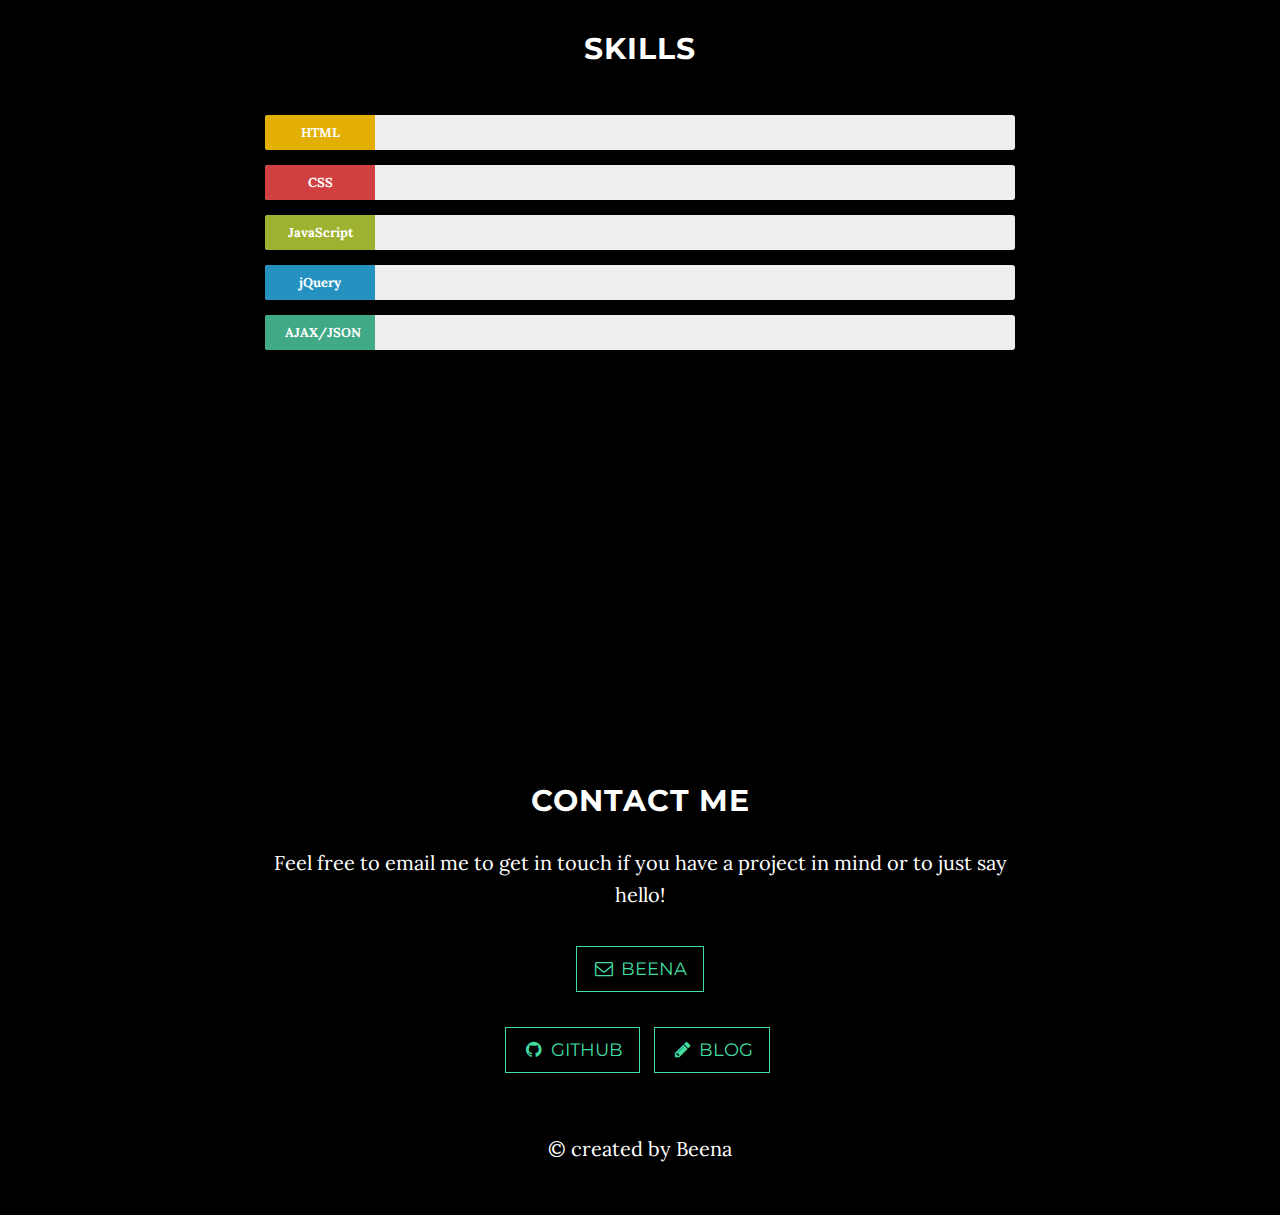
==== commit c2df728d: "Update index.html" ====
--- a/index.html
+++ b/index.html
@@ -74,7 +74,7 @@
             <div class="container">
                 <div class="row">
                     <div class="col-md-8 col-md-offset-2">
-                        <h1 class="brand-heading">Beena</h1>
+                        <h1 class="brand-heading">Beena Madhuri</h1>
                         <p class="intro-text">Front End Developer | Web Enthusiast
                         </p>
                         <a href="#about" class="btn btn-circle page-scroll">
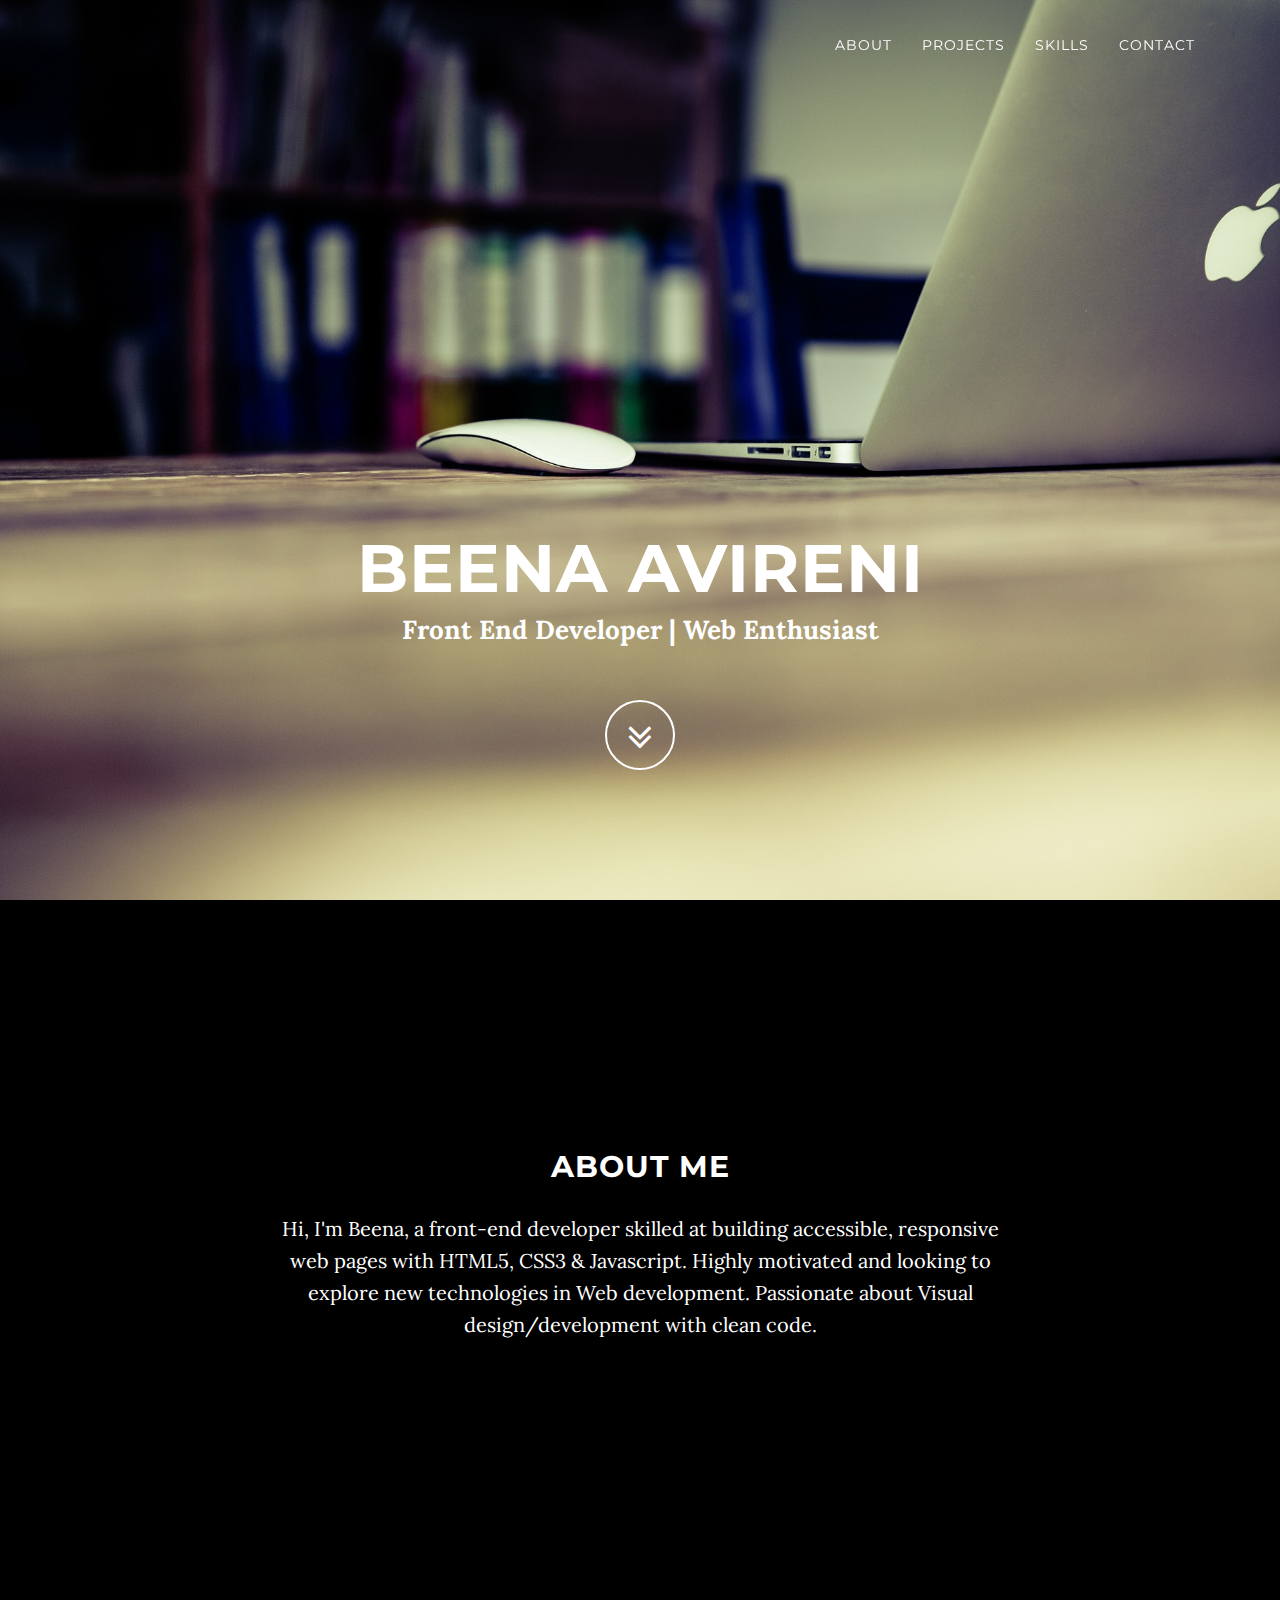
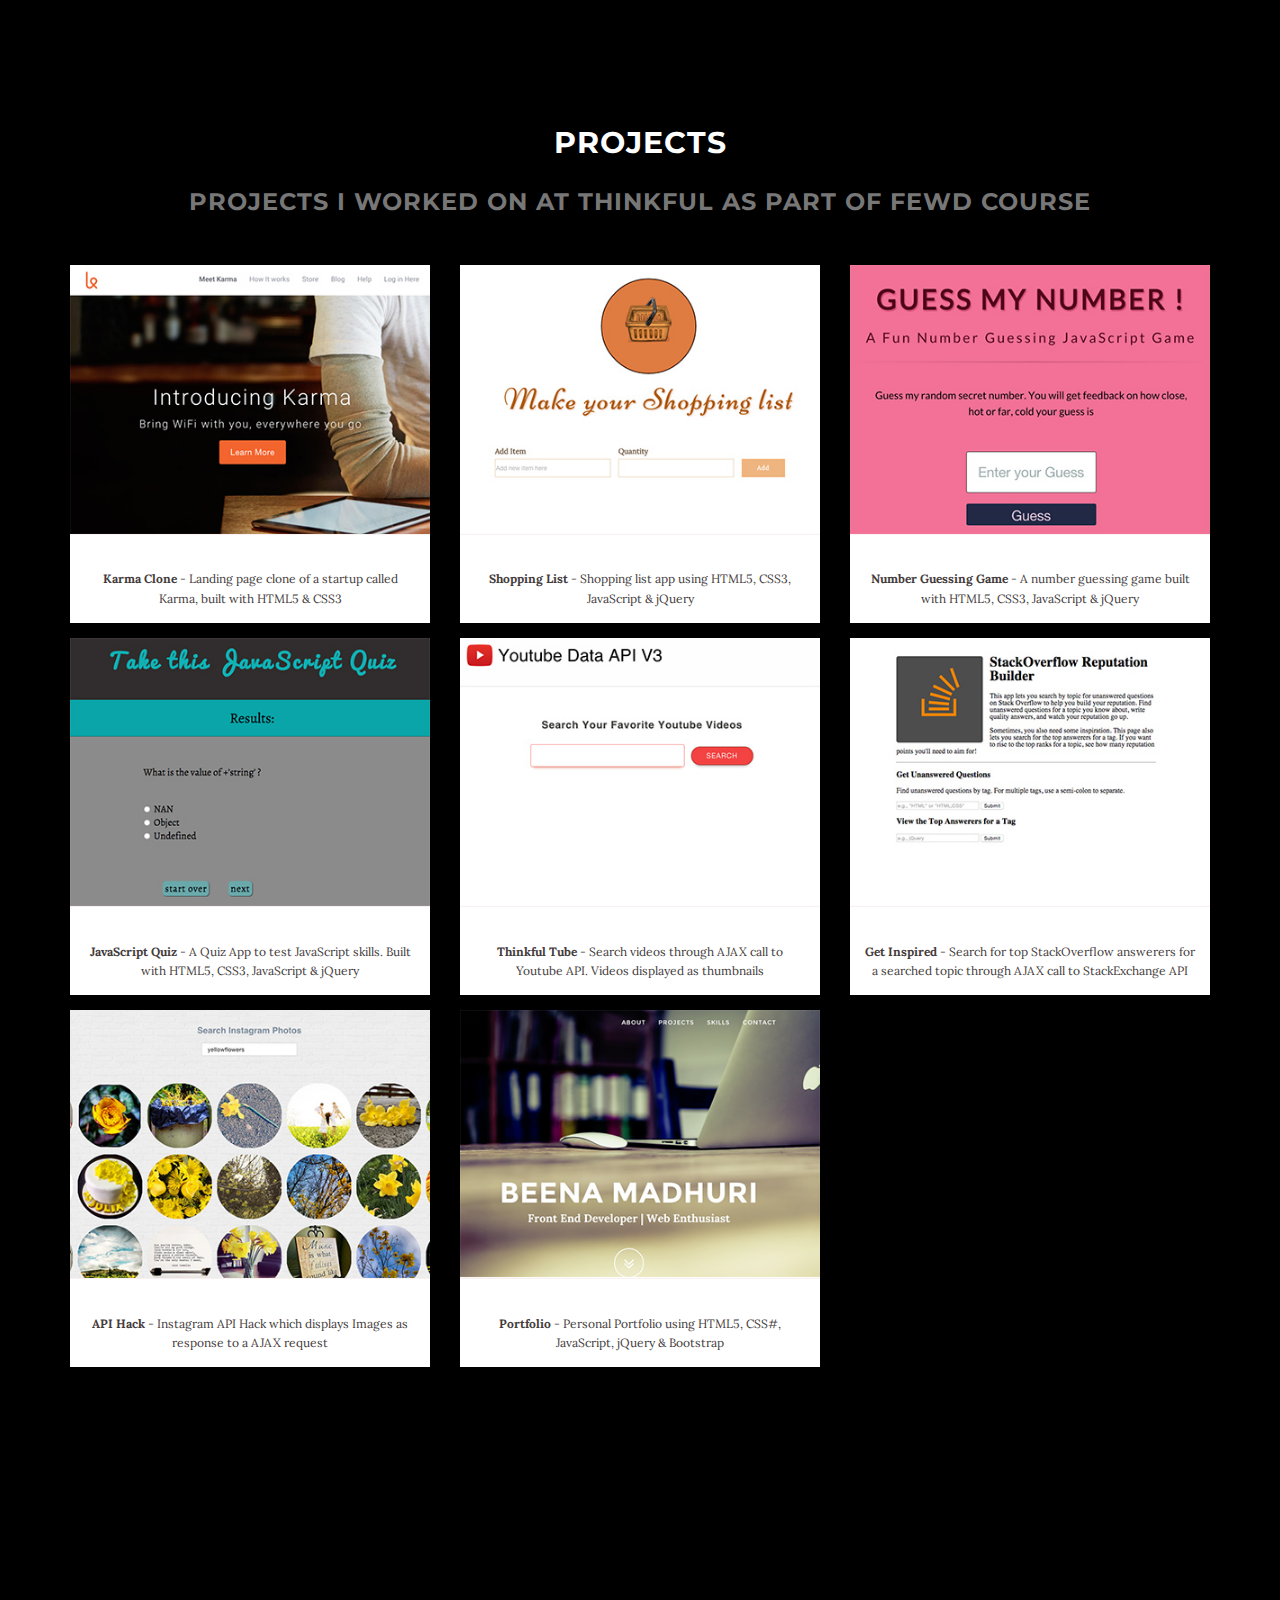
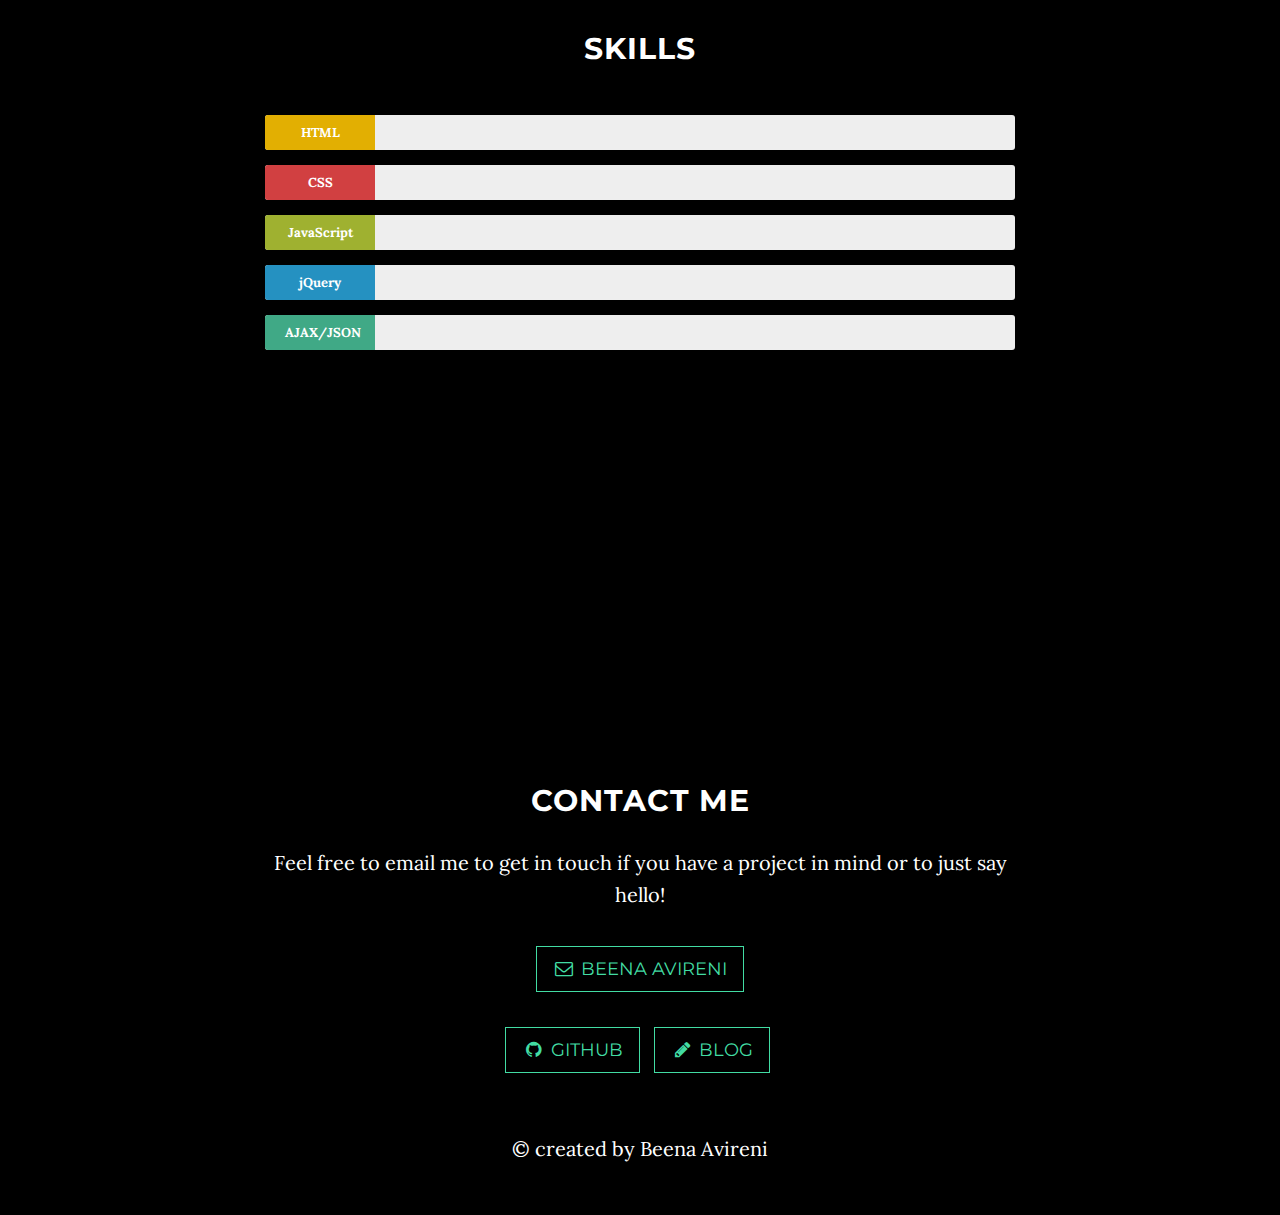
==== commit bb96fb3c: "updated files" ====
--- a/index.html
+++ b/index.html
@@ -2,15 +2,12 @@
 <html lang="en">
 
 <head>
-
     <meta charset="utf-8">
     <meta http-equiv="X-UA-Compatible" content="IE=edge">
     <meta name="viewport" content="width=device-width, initial-scale=1">
     <meta name="description" content="">
     <meta name="author" content="">
-
-    <title>Thinkful FEWD</title>
-
+    <title>Beena Avireni</title>
     <!-- Bootstrap Core CSS -->
     <link href="assets/css/bootstrap.min.css" rel="stylesheet">
 
@@ -74,7 +71,7 @@
             <div class="container">
                 <div class="row">
                     <div class="col-md-8 col-md-offset-2">
-                        <h1 class="brand-heading">Beena Madhuri</h1>
+                        <h1 class="brand-heading">Beena Avireni</h1>
                         <p class="intro-text">Front End Developer | Web Enthusiast
                         </p>
                         <a href="#about" class="btn btn-circle page-scroll">
@@ -289,14 +286,14 @@
             <div class="col-lg-8 col-lg-offset-2">
                 <h2>Contact Me</h2>
                 <p>Feel free to email me to get in touch if you have a project in mind or to just say hello!</p>
-                <p><a href="mailto:beena.madhuri@outlook.com" class="btn btn-default btn-lg"><i class="fa fa-envelope-o fa-fw"></i> Beena</a>
+                <p><a href="mailto:beena@avireni.com" class="btn btn-default btn-lg"><i class="fa fa-envelope-o fa-fw"></i> Beena Avireni</a>
                 </p>
                 <ul class="list-inline banner-social-buttons">
                     <li>
                         <a href="https://github.com/codekit" target="_blank" class="btn btn-default btn-lg"><i class="fa fa-github fa-fw"></i> <span class="network-name">Github</span></a>
                     </li>
                     <li>
-                        <a href="#" target="_blank" class="btn btn-default btn-lg"><i class="fa fa-pencil fa-fw"></i> <span class="network-name">Blog</span></a>
+                        <a href="http://avireni.github.io/" target="_blank" class="btn btn-default btn-lg"><i class="fa fa-pencil fa-fw"></i> <span class="network-name">Blog</span></a>
                     </li>
                 </ul>
             </div>
@@ -306,7 +303,7 @@
     <!-- Footer -->
     <footer>
         <div class="container text-center">
-            <p>&copy; created by Beena</p>
+            <p>&copy; created by Beena Avireni</p>
         </div>
     </footer>
 
@@ -321,4 +318,4 @@
 
 </body>
 
-</html>
+</html>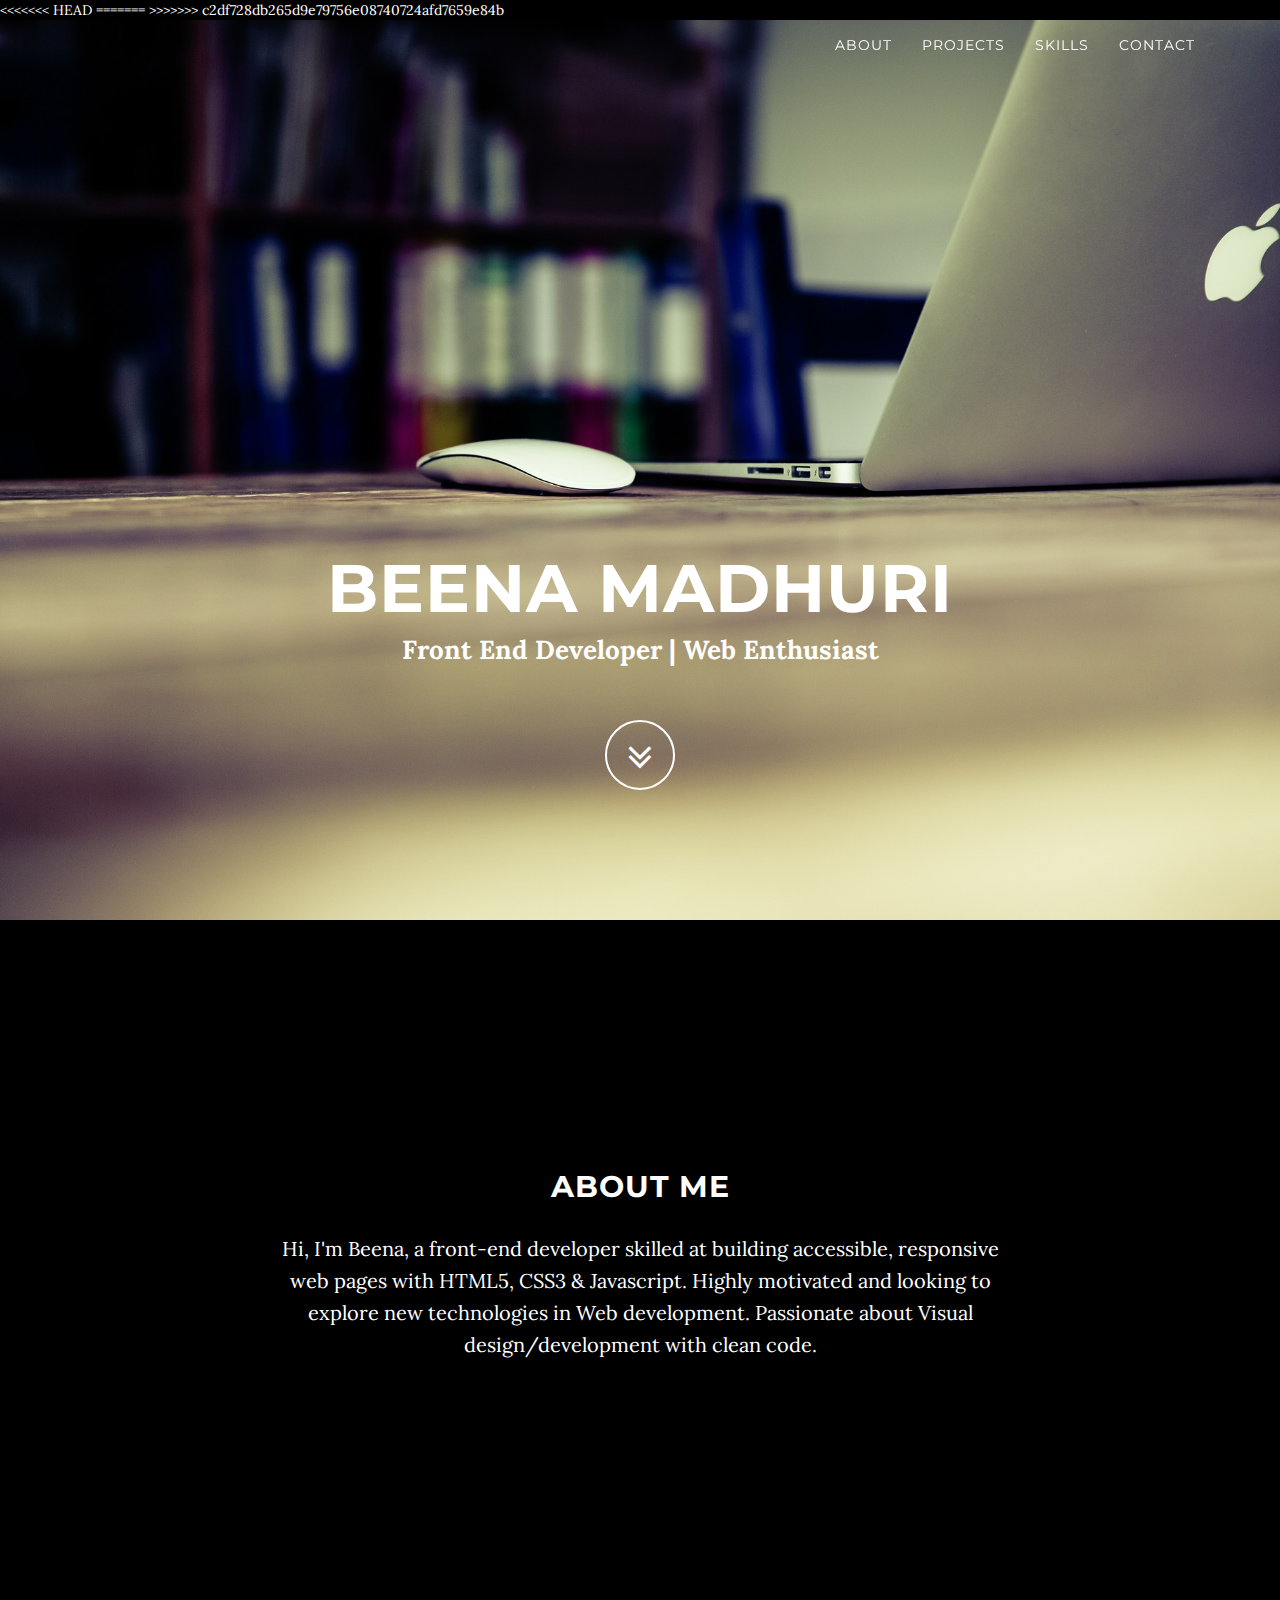
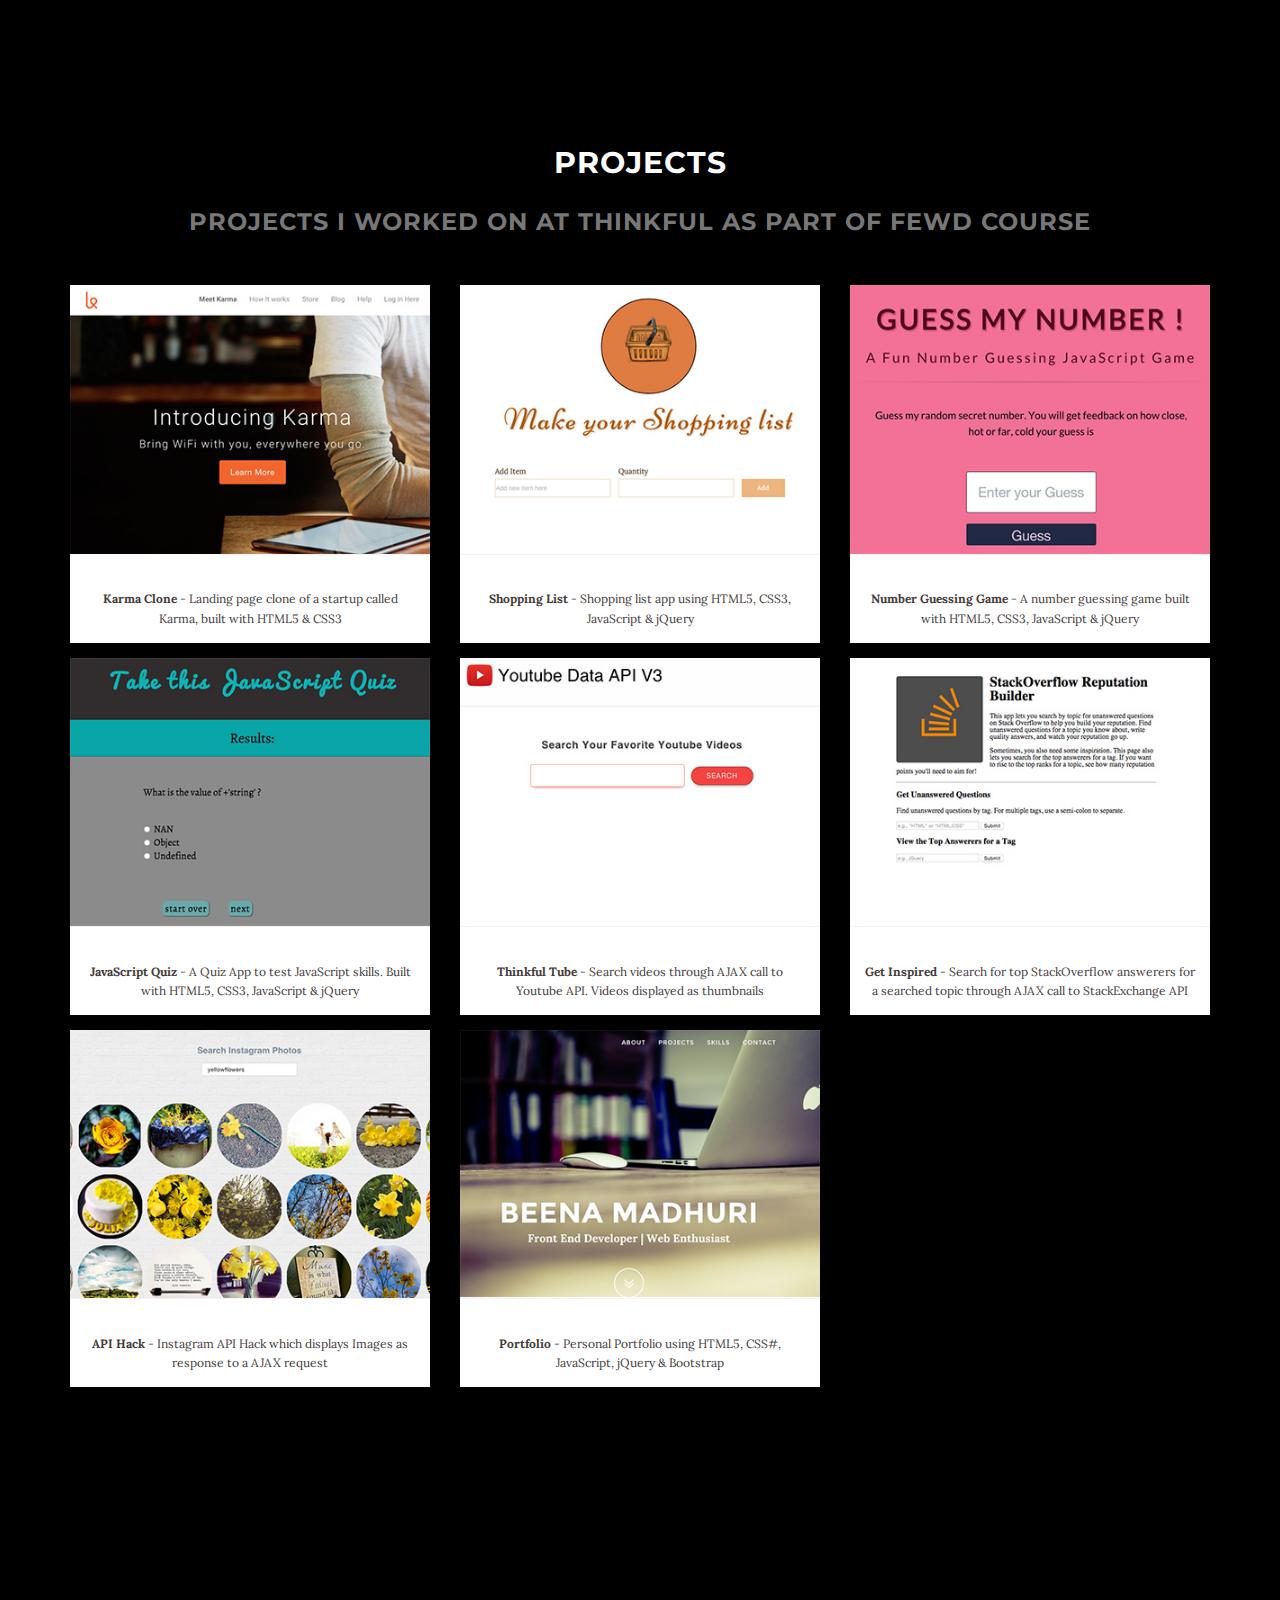
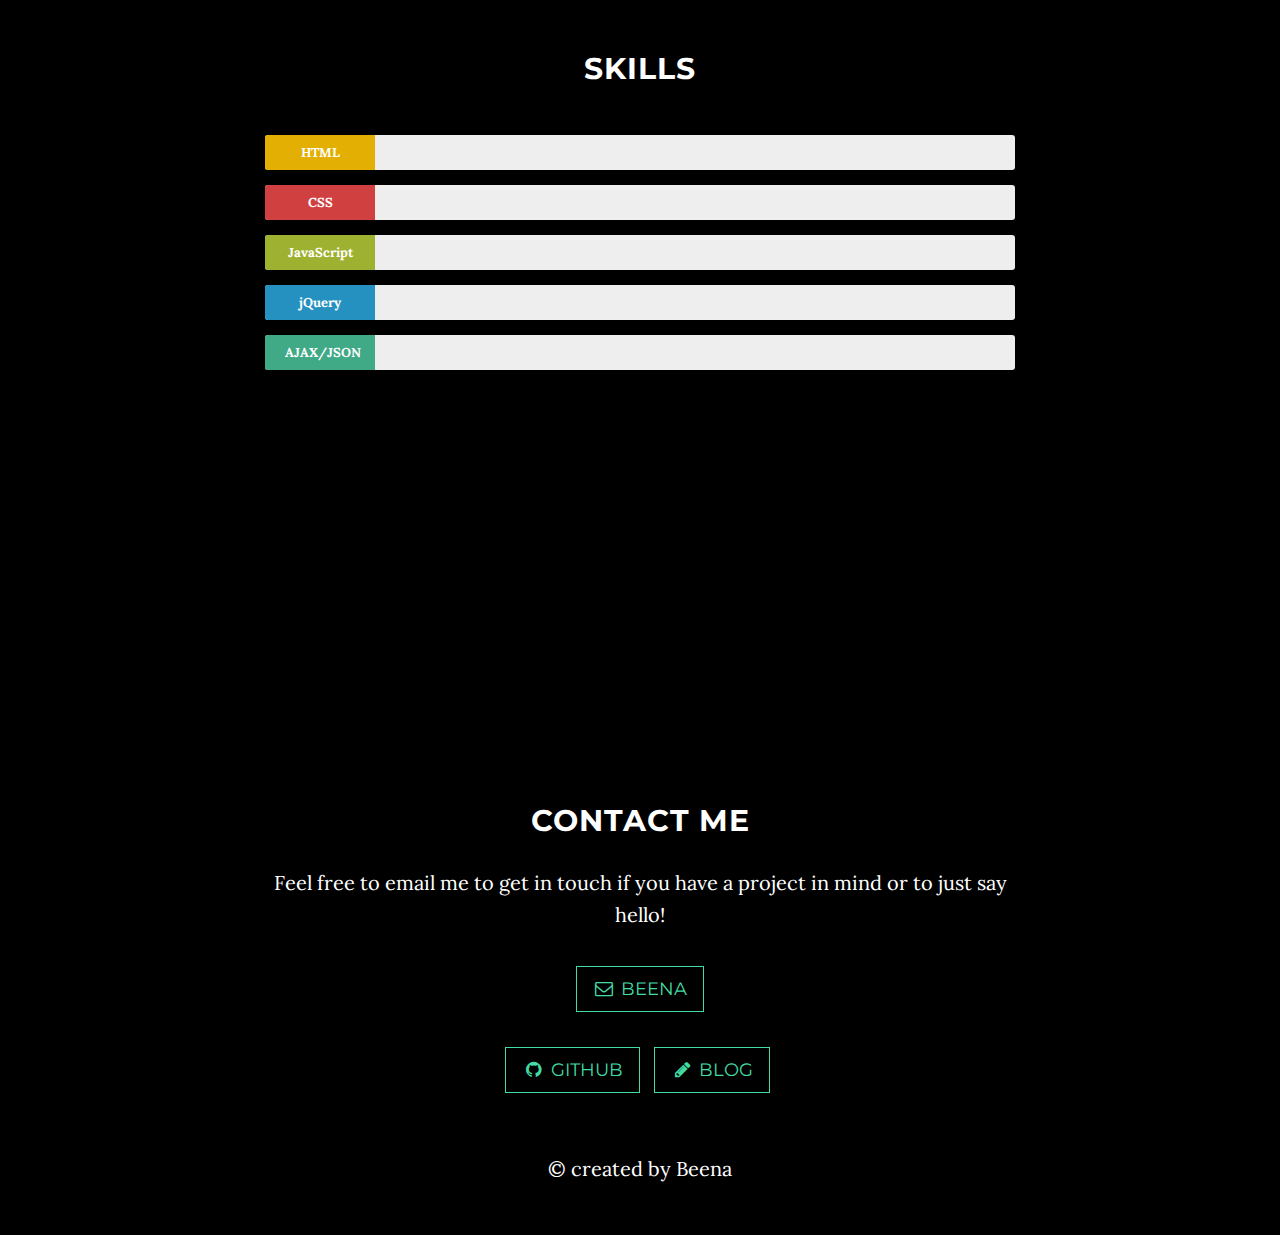
==== commit d77c0f0d: "updated" ====
--- a/index.html
+++ b/index.html
@@ -7,7 +7,13 @@
     <meta name="viewport" content="width=device-width, initial-scale=1">
     <meta name="description" content="">
     <meta name="author" content="">
+<<<<<<< HEAD
     <title>Beena Avireni</title>
+=======
+
+    <title>Thinkful FEWD</title>
+
+>>>>>>> c2df728db265d9e79756e08740724afd7659e84b
     <!-- Bootstrap Core CSS -->
     <link href="assets/css/bootstrap.min.css" rel="stylesheet">
 
@@ -71,7 +77,7 @@
             <div class="container">
                 <div class="row">
                     <div class="col-md-8 col-md-offset-2">
-                        <h1 class="brand-heading">Beena Avireni</h1>
+                        <h1 class="brand-heading">Beena Madhuri</h1>
                         <p class="intro-text">Front End Developer | Web Enthusiast
                         </p>
                         <a href="#about" class="btn btn-circle page-scroll">
@@ -286,14 +292,14 @@
             <div class="col-lg-8 col-lg-offset-2">
                 <h2>Contact Me</h2>
                 <p>Feel free to email me to get in touch if you have a project in mind or to just say hello!</p>
-                <p><a href="mailto:beena@avireni.com" class="btn btn-default btn-lg"><i class="fa fa-envelope-o fa-fw"></i> Beena Avireni</a>
+                <p><a href="mailto:beena.madhuri@outlook.com" class="btn btn-default btn-lg"><i class="fa fa-envelope-o fa-fw"></i> Beena</a>
                 </p>
                 <ul class="list-inline banner-social-buttons">
                     <li>
                         <a href="https://github.com/codekit" target="_blank" class="btn btn-default btn-lg"><i class="fa fa-github fa-fw"></i> <span class="network-name">Github</span></a>
                     </li>
                     <li>
-                        <a href="http://avireni.github.io/" target="_blank" class="btn btn-default btn-lg"><i class="fa fa-pencil fa-fw"></i> <span class="network-name">Blog</span></a>
+                        <a href="#" target="_blank" class="btn btn-default btn-lg"><i class="fa fa-pencil fa-fw"></i> <span class="network-name">Blog</span></a>
                     </li>
                 </ul>
             </div>
@@ -303,7 +309,7 @@
     <!-- Footer -->
     <footer>
         <div class="container text-center">
-            <p>&copy; created by Beena Avireni</p>
+            <p>&copy; created by Beena</p>
         </div>
     </footer>
 
@@ -318,4 +324,4 @@
 
 </body>
 
-</html>+</html>
